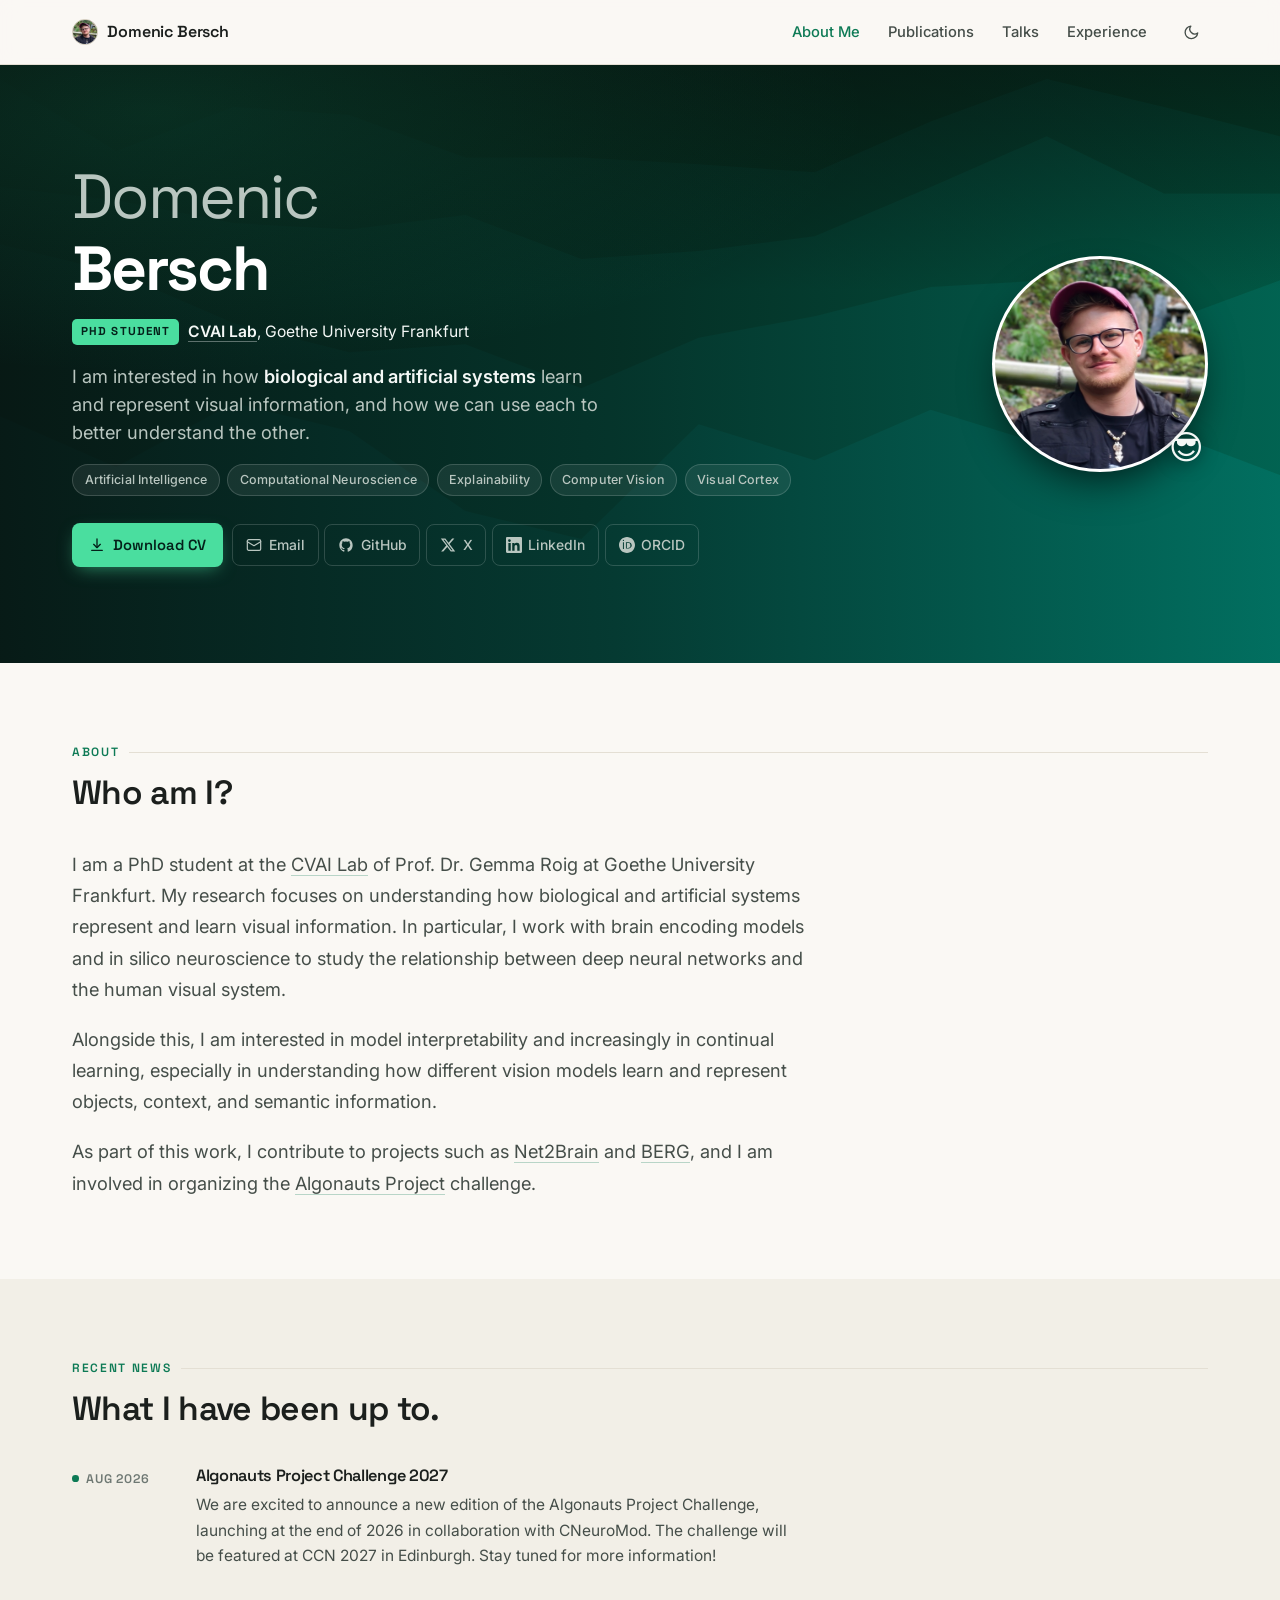
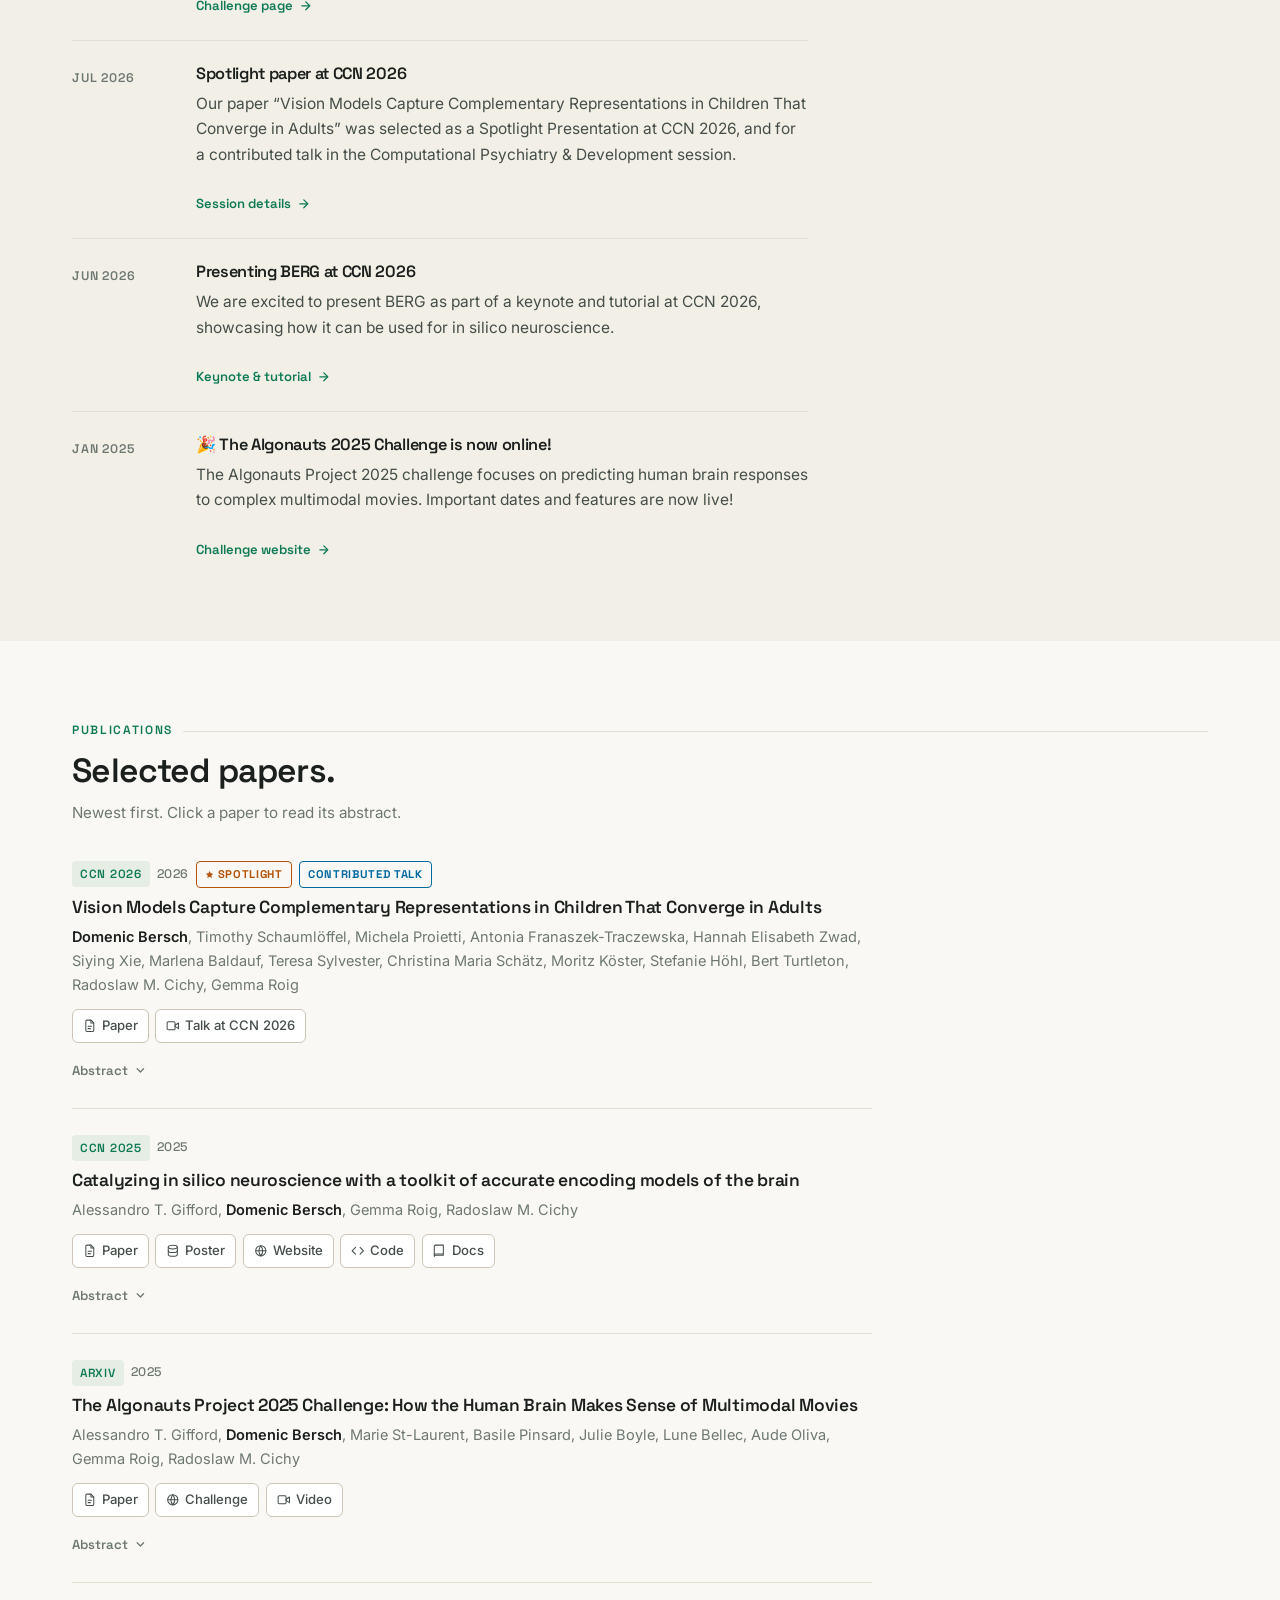
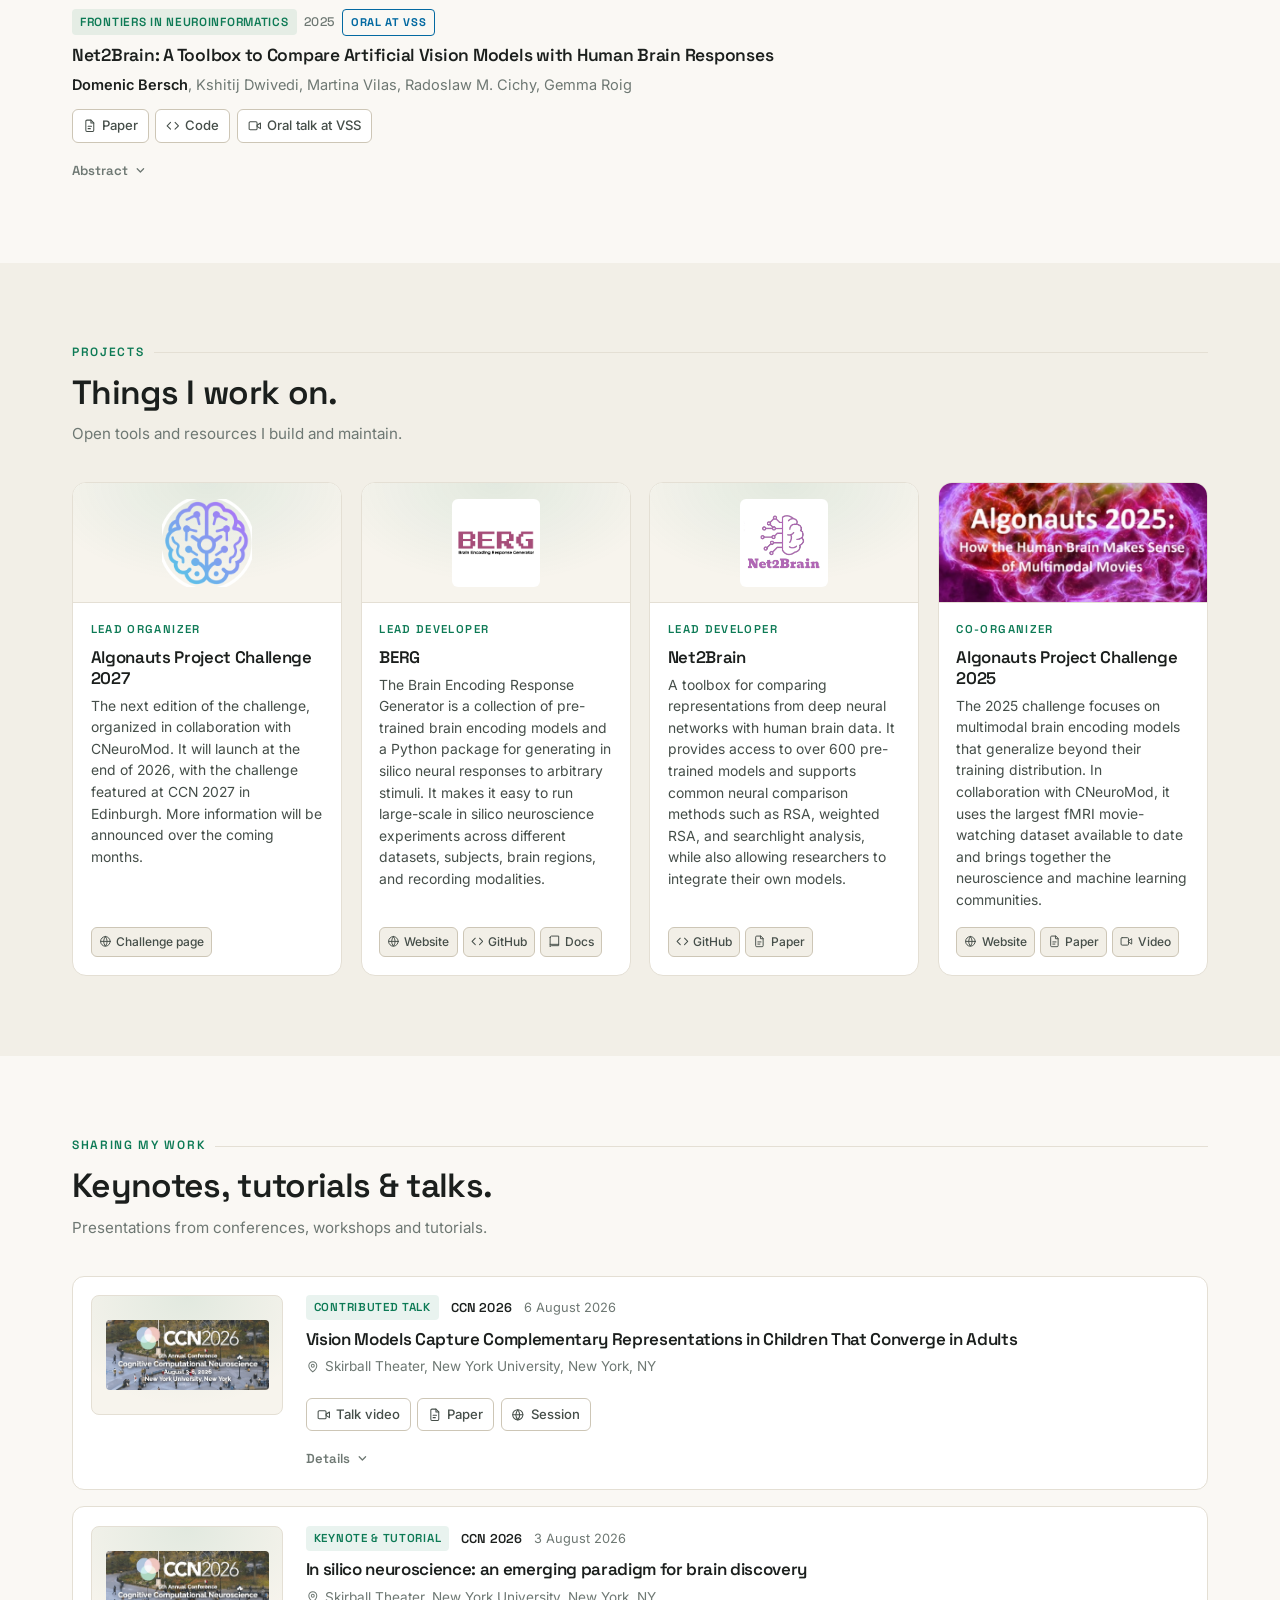
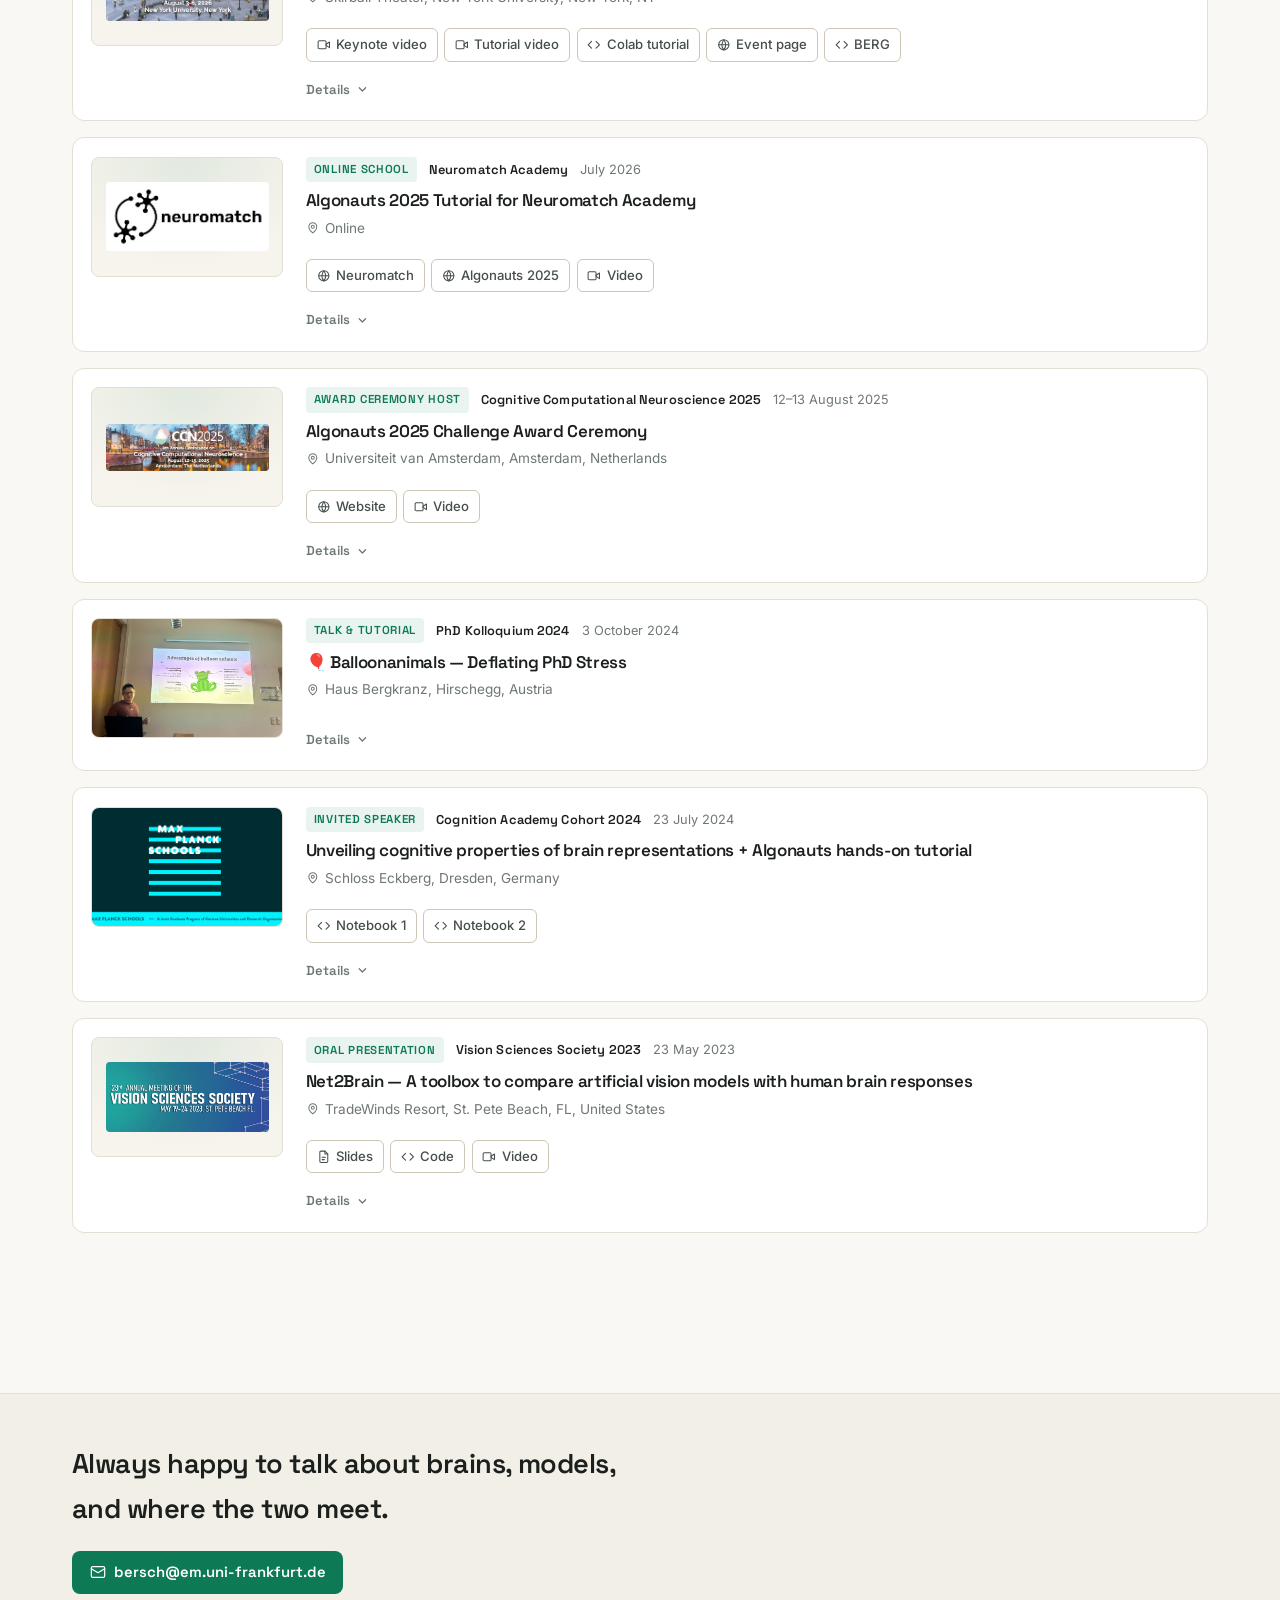
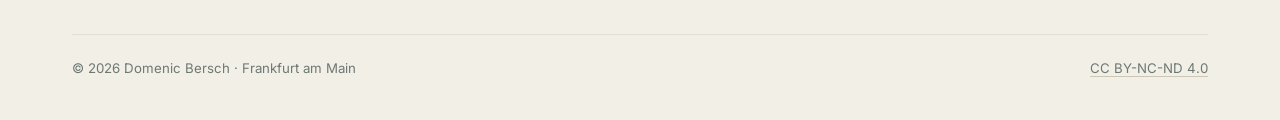
==== site/index.html @ 3c81cb3f "New Website" ====
<!DOCTYPE html>
<html lang="en">
<head>
<meta charset="utf-8">
<meta name="viewport" content="width=device-width, initial-scale=1">
<title>Domenic Bersch</title>
<meta name="description" content="Domenic Bersch is a PhD student at the CVAI Lab, Goethe University Frankfurt, studying how biological and artificial systems learn and represent visual information — brain encoding models, in silico neuroscience, model interpretability, and continual learning.">
<meta name="author" content="Domenic Bersch">
<link rel="canonical" href="https://toastydom.github.io/">
<link rel="icon" href="media/icon.png">

<!-- Open Graph / social previews -->
<meta property="og:type" content="profile">
<meta property="og:title" content="Domenic Bersch">
<meta property="og:description" content="PhD student interested in how biological and artificial systems learn and represent visual information, and how we can use each to better understand the other.">
<meta property="og:url" content="https://toastydom.github.io/">
<meta property="og:image" content="https://toastydom.github.io/media/avatar.png">

<link rel="preconnect" href="https://fonts.googleapis.com">
<link rel="preconnect" href="https://fonts.gstatic.com" crossorigin>
<link href="https://fonts.googleapis.com/css2?family=Inter:wght@400;500;600;700&family=Space+Grotesk:wght@400;500;600;700&display=swap" rel="stylesheet">
<link rel="stylesheet" href="css/site.css">
</head>

<body>
<a class="skip-link" href="#main">Skip to content</a>

<!-- =====================================================================
     ICON SPRITE
     Every icon used on the page lives here once. Reference one with:
       <svg class="..."><use href="#i-github"></use></svg>
     You should not need to touch this when adding content.
     ===================================================================== -->
<svg width="0" height="0" style="position:absolute" aria-hidden="true" focusable="false">
  <symbol id="i-mail" viewBox="0 0 24 24" fill="none" stroke="currentColor" stroke-width="1.8" stroke-linecap="round" stroke-linejoin="round"><rect x="2" y="4" width="20" height="16" rx="2"/><path d="m2 7 10 6 10-6"/></symbol>
  <symbol id="i-github" viewBox="0 0 24 24" fill="currentColor"><path d="M12 2C6.48 2 2 6.58 2 12.25c0 4.51 2.87 8.34 6.84 9.69.5.09.68-.22.68-.49l-.01-1.9c-2.78.62-3.37-1.21-3.37-1.21-.46-1.18-1.11-1.5-1.11-1.5-.91-.63.07-.62.07-.62 1 .07 1.53 1.06 1.53 1.06.89 1.56 2.34 1.11 2.91.85.09-.66.35-1.11.63-1.37-2.22-.26-4.56-1.14-4.56-5.07 0-1.12.39-2.03 1.03-2.75-.1-.26-.45-1.3.1-2.71 0 0 .84-.28 2.75 1.05a9.3 9.3 0 0 1 5 0c1.91-1.33 2.75-1.05 2.75-1.05.55 1.41.2 2.45.1 2.71.64.72 1.03 1.63 1.03 2.75 0 3.94-2.34 4.81-4.57 5.06.36.32.68.94.68 1.9l-.01 2.82c0 .27.18.59.69.49A10.03 10.03 0 0 0 22 12.25C22 6.58 17.52 2 12 2Z"/></symbol>
  <symbol id="i-x" viewBox="0 0 24 24" fill="currentColor"><path d="M18.244 2.25h3.308l-7.227 8.26 8.502 11.24H16.17l-5.214-6.817L4.99 21.75H1.68l7.73-8.835L1.254 2.25H8.08l4.713 6.231zm-1.161 17.52h1.833L7.084 4.126H5.117z"/></symbol>
  <symbol id="i-linkedin" viewBox="0 0 24 24" fill="currentColor"><path d="M20.45 20.45h-3.56v-5.57c0-1.33-.02-3.04-1.85-3.04-1.85 0-2.14 1.45-2.14 2.94v5.67H9.35V9h3.42v1.56h.05a3.75 3.75 0 0 1 3.37-1.85c3.6 0 4.27 2.37 4.27 5.46v6.28ZM5.34 7.43a2.07 2.07 0 1 1 0-4.13 2.07 2.07 0 0 1 0 4.13ZM7.12 20.45H3.55V9h3.57v11.45ZM22.22 0H1.77C.79 0 0 .77 0 1.72v20.56C0 23.23.79 24 1.77 24h20.45c.98 0 1.78-.77 1.78-1.72V1.72C24 .77 23.2 0 22.22 0Z"/></symbol>
  <symbol id="i-orcid" viewBox="0 0 24 24" fill="currentColor"><path d="M12 0C5.37 0 0 5.37 0 12s5.37 12 12 12 12-5.37 12-12S18.63 0 12 0ZM7.37 18.06H5.9V7.75h1.47v10.31ZM6.63 6.02a.9.9 0 1 1 0-1.8.9.9 0 0 1 0 1.8Zm11.98 8.16c-.26.62-.63 1.16-1.11 1.63-.49.47-1.06.83-1.72 1.08-.65.25-1.38.37-2.18.37h-3.2V7.75h3.42c.78 0 1.5.13 2.14.38.65.25 1.2.6 1.66 1.05.46.45.82.98 1.07 1.6.25.61.38 1.28.38 2 0 .7-.13 1.36-.38 1.98Zm-1.71-3.3a3.1 3.1 0 0 0-.72-1.09 3.2 3.2 0 0 0-1.13-.7 4.2 4.2 0 0 0-1.48-.24h-1.83v7.63h1.88c.55 0 1.04-.08 1.47-.24.43-.16.79-.39 1.09-.68.29-.29.52-.65.67-1.07.16-.42.24-.89.24-1.41 0-.83-.06-1.28-.19-1.6l.01-.6Z"/></symbol>
  <symbol id="i-download" viewBox="0 0 24 24" fill="none" stroke="currentColor" stroke-width="2" stroke-linecap="round" stroke-linejoin="round"><path d="M12 3v12"/><path d="m7 11 5 5 5-5"/><path d="M4 20h16"/></symbol>
  <symbol id="i-paper" viewBox="0 0 24 24" fill="none" stroke="currentColor" stroke-width="1.8" stroke-linecap="round" stroke-linejoin="round"><path d="M14 2H7a2 2 0 0 0-2 2v16a2 2 0 0 0 2 2h10a2 2 0 0 0 2-2V7Z"/><path d="M14 2v5h5"/><path d="M9 13h6M9 17h4"/></symbol>
  <symbol id="i-globe" viewBox="0 0 24 24" fill="none" stroke="currentColor" stroke-width="1.8" stroke-linecap="round" stroke-linejoin="round"><circle cx="12" cy="12" r="9"/><path d="M3 12h18"/><path d="M12 3a15 15 0 0 1 0 18 15 15 0 0 1 0-18Z"/></symbol>
  <symbol id="i-code" viewBox="0 0 24 24" fill="none" stroke="currentColor" stroke-width="1.9" stroke-linecap="round" stroke-linejoin="round"><path d="m8 6-6 6 6 6"/><path d="m16 6 6 6-6 6"/></symbol>
  <symbol id="i-video" viewBox="0 0 24 24" fill="none" stroke="currentColor" stroke-width="1.8" stroke-linecap="round" stroke-linejoin="round"><rect x="2" y="5" width="14" height="14" rx="2"/><path d="m16 11 6-4v10l-6-4Z"/></symbol>
  <symbol id="i-book" viewBox="0 0 24 24" fill="none" stroke="currentColor" stroke-width="1.8" stroke-linecap="round" stroke-linejoin="round"><path d="M4 4.5A2.5 2.5 0 0 1 6.5 2H20v18H6.5A2.5 2.5 0 0 0 4 22V4.5Z"/><path d="M4 17.5h16"/></symbol>
  <symbol id="i-data" viewBox="0 0 24 24" fill="none" stroke="currentColor" stroke-width="1.8" stroke-linecap="round" stroke-linejoin="round"><ellipse cx="12" cy="5.5" rx="8" ry="3.2"/><path d="M4 5.5v13c0 1.77 3.58 3.2 8 3.2s8-1.43 8-3.2v-13"/><path d="M4 12c0 1.77 3.58 3.2 8 3.2s8-1.43 8-3.2"/></symbol>
  <symbol id="i-pin" viewBox="0 0 24 24" fill="none" stroke="currentColor" stroke-width="1.8" stroke-linecap="round" stroke-linejoin="round"><path d="M12 21s7-5.5 7-11a7 7 0 1 0-14 0c0 5.5 7 11 7 11Z"/><circle cx="12" cy="10" r="2.6"/></symbol>
  <symbol id="i-arrow" viewBox="0 0 24 24" fill="none" stroke="currentColor" stroke-width="2.2" stroke-linecap="round" stroke-linejoin="round"><path d="M5 12h13"/><path d="m12 5 7 7-7 7"/></symbol>
  <symbol id="i-star" viewBox="0 0 24 24" fill="currentColor"><path d="m12 2.6 2.94 5.96 6.58.96-4.76 4.64 1.12 6.55L12 17.62l-5.88 3.09 1.12-6.55L2.48 9.52l6.58-.96z"/></symbol>
  <symbol id="i-chevron" viewBox="0 0 24 24" fill="none" stroke="currentColor" stroke-width="2.4" stroke-linecap="round" stroke-linejoin="round"><path d="m6 9 6 6 6-6"/></symbol>
  <symbol id="i-sun" viewBox="0 0 24 24" fill="none" stroke="currentColor" stroke-width="1.9" stroke-linecap="round" stroke-linejoin="round"><circle cx="12" cy="12" r="4.2"/><path d="M12 2v2M12 20v2M4.9 4.9l1.4 1.4M17.7 17.7l1.4 1.4M2 12h2M20 12h2M4.9 19.1l1.4-1.4M17.7 6.3l1.4-1.4"/></symbol>
  <symbol id="i-moon" viewBox="0 0 24 24" fill="none" stroke="currentColor" stroke-width="1.9" stroke-linecap="round" stroke-linejoin="round"><path d="M21 12.8A9 9 0 1 1 11.2 3a7 7 0 0 0 9.8 9.8Z"/></symbol>
</svg>

<!-- Theme toggle state. Must stay inside <body> for the CSS :has() rules. -->
<input type="checkbox" id="theme-switch" class="theme-input">

<!-- =====================================================================
     HEADER
     To add a nav item, copy one <a> line below.
     ===================================================================== -->
<header class="site-header">
  <div class="wrap">
    <a class="brand" href="index.html">
      <img class="brand-dot" src="media/avatar.png" alt="" width="26" height="26">
      <span>Domenic&nbsp;Bersch</span>
    </a>

    <nav class="nav" aria-label="Main">
      <a class="is-active" href="#about">About Me</a>
      <a href="#publications">Publications</a>
      <a href="#talks">Talks</a>
      <a href="experience.html">Experience</a>
    </nav>

    <label class="theme-toggle" for="theme-switch" title="Switch appearance">
      <span class="visually-hidden">Switch between light and dark appearance</span>
      <svg class="icon-moon" aria-hidden="true"><use href="#i-moon"></use></svg>
      <svg class="icon-sun" aria-hidden="true"><use href="#i-sun"></use></svg>
    </label>
  </div>
</header>

<main id="main">

<!-- =====================================================================
     HERO
     ===================================================================== -->
<section class="hero">
  <div class="wrap">
    <div>
      <h1 class="hero-name">
        <span class="given">Domenic</span>
        <span class="family">Bersch</span>
      </h1>

      <p class="hero-role">
        <span class="hero-role-badge">PhD Student</span>
        <span>
          <a href="http://www.cvai.cs.uni-frankfurt.de/" target="_blank" rel="noopener">CVAI Lab</a>,
          Goethe University Frankfurt
        </span>
      </p>

      <p class="hero-tag">
        I am interested in how <strong>biological and artificial systems</strong> learn and
        represent visual information, and how we can use each to better understand the other.
      </p>

      <!-- Research interests. Add or remove <li> items freely. -->
      <ul class="hero-interests">
        <li>Artificial Intelligence</li>
        <li>Computational Neuroscience</li>
        <li>Explainability</li>
        <li>Computer Vision</li>
        <li>Visual Cortex</li>
      </ul>

      <div class="hero-actions">
        <a class="btn-cv" href="uploads/resume.pdf">
          <svg aria-hidden="true"><use href="#i-download"></use></svg>
          Download CV
        </a>

        <div class="hero-links">
          <a href="mailto:bersch@em.uni-frankfurt.de">
            <svg aria-hidden="true"><use href="#i-mail"></use></svg> Email
          </a>
          <a href="https://github.com/ToastyDom" target="_blank" rel="noopener">
            <svg aria-hidden="true"><use href="#i-github"></use></svg> GitHub
          </a>
          <a href="https://x.com/ToastyDomAI" target="_blank" rel="noopener">
            <svg aria-hidden="true"><use href="#i-x"></use></svg> X
          </a>
          <a href="https://linkedin.com/in/domenic-bersch" target="_blank" rel="noopener">
            <svg aria-hidden="true"><use href="#i-linkedin"></use></svg> LinkedIn
          </a>
          <a href="https://orcid.org/0009-0009-6235-7738" target="_blank" rel="noopener">
            <svg aria-hidden="true"><use href="#i-orcid"></use></svg> ORCID
          </a>
          <!-- No Google Scholar profile URL was in the old site. When you have
               one, uncomment and fill in:
          <a href="https://scholar.google.com/citations?user=XXXX" target="_blank" rel="noopener">
            <svg aria-hidden="true"><use href="#i-book"></use></svg> Scholar
          </a>
          -->
        </div>
      </div>
    </div>

    <div class="hero-portrait">
      <img src="media/avatar.png" alt="Portrait of Domenic Bersch" width="216" height="216">
      <span class="hero-emoji" aria-hidden="true">😎</span>
    </div>

  </div>
</section>


<!-- =====================================================================
     ABOUT
     ===================================================================== -->
<section class="section" id="about">
  <div class="wrap">
    <div class="section-head">
      <p class="eyebrow">About</p>
      <h2 class="section-title">Who am I?</h2>
    </div>

    <div class="about-grid">
      <div class="about-body">
        <p>
          I am a PhD student at the
          <a href="https://www.cvai.cs.uni-frankfurt.de/team.html" target="_blank" rel="noopener">CVAI Lab</a>
          of Prof. Dr. Gemma Roig at Goethe University Frankfurt. My research focuses on
          understanding how biological and artificial systems represent and learn visual
          information. In particular, I work with brain encoding models and in silico
          neuroscience to study the relationship between deep neural networks and the human
          visual system.
        </p>
        <p>
          Alongside this, I am interested in model interpretability and increasingly in
          continual learning, especially in understanding how different vision models learn
          and represent objects, context, and semantic information.
        </p>
        <p>
          As part of this work, I contribute to projects such as
          <a href="#projects">Net2Brain</a> and <a href="#projects">BERG</a>, and I am involved
          in organizing the <a href="#projects">Algonauts Project</a> challenge.
        </p>
      </div>
    </div>
  </div>
</section>


<!-- =====================================================================
     NEWS
     TO ADD AN ITEM: copy one <article class="news-item"> block to the top of
     the list, then move "is-latest" onto it (that class draws the emerald dot,
     so only the newest item should carry it).

       <div class="news-date">    short date, e.g. Aug 2026
       <h3 class="news-title">    the headline
       <p>                        one or two sentences
       <a class="news-link">      optional "read more" link

     Once the list gets long, wrap the older items in:
       <details class="news-more">
         <summary>
           <span class="label-more">Show earlier news</span>
           <span class="label-less">Show fewer</span>
           <svg class="chev"><use href="#i-chevron"></use></svg>
         </summary>
         ... older <article class="news-item"> blocks ...
       </details>
     ===================================================================== -->
<section class="section section--band" id="news">
  <div class="wrap">
    <div class="section-head">
      <p class="eyebrow">Recent News</p>
      <h2 class="section-title">What I have been up to.</h2>
    </div>

    <div class="news-list">

      <article class="news-item is-latest">
        <div class="news-date">Aug 2026</div>
        <div class="news-body">
          <h3 class="news-title">Algonauts Project Challenge 2027</h3>
          <p>
            We are excited to announce a new edition of the Algonauts Project Challenge,
            launching at the end of 2026 in collaboration with CNeuroMod. The challenge will be
            featured at CCN 2027 in Edinburgh. Stay tuned for more information!
          </p>
          <a class="news-link" href="https://algonautsproject.com/2027/index.html" target="_blank" rel="noopener">
            Challenge page <svg aria-hidden="true"><use href="#i-arrow"></use></svg>
          </a>
        </div>
      </article>

      <article class="news-item">
        <div class="news-date">Jul 2026</div>
        <div class="news-body">
          <h3 class="news-title">Spotlight paper at CCN 2026</h3>
          <p>
            Our paper “Vision Models Capture Complementary Representations in Children That
            Converge in Adults” was selected as a Spotlight Presentation at CCN 2026, and for a
            contributed talk in the Computational Psychiatry &amp; Development session.
          </p>
          <a class="news-link" href="https://2026.ccneuro.org/contributed-talk/?id=101" target="_blank" rel="noopener">
            Session details <svg aria-hidden="true"><use href="#i-arrow"></use></svg>
          </a>
        </div>
      </article>

      <article class="news-item">
        <div class="news-date">Jun 2026</div>
        <div class="news-body">
          <h3 class="news-title">Presenting BERG at CCN 2026</h3>
          <p>
            We are excited to present BERG as part of a keynote and tutorial at CCN 2026,
            showcasing how it can be used for in silico neuroscience.
          </p>
          <a class="news-link" href="https://2026.ccneuro.org/k-and-t-in-silico/" target="_blank" rel="noopener">
            Keynote &amp; tutorial <svg aria-hidden="true"><use href="#i-arrow"></use></svg>
          </a>
        </div>
      </article>

      <article class="news-item">
        <div class="news-date">Jan 2025</div>
        <div class="news-body">
          <h3 class="news-title">🎉 The Algonauts 2025 Challenge is now online!</h3>
          <p>
            The Algonauts Project 2025 challenge focuses on predicting human brain responses to
            complex multimodal movies. Important dates and features are now live!
          </p>
          <a class="news-link" href="https://algonautsproject.com/2025/index.html" target="_blank" rel="noopener">
            Challenge website <svg aria-hidden="true"><use href="#i-arrow"></use></svg>
          </a>
        </div>
      </article>

    </div>
  </div>
</section>


<!-- =====================================================================
     PUBLICATIONS
     TO ADD A PAPER: copy the whole <article class="pub"> block below and
     edit the fields. Everything is optional except the title.

       <span class="venue">      venue chip, e.g. CCN 2025 / arXiv
       <span class="year">       year
       <span class="badge ...">  optional. Classes available:
                                   badge-highlight  (amber)
                                   badge-award      (purple)
                                   badge-oral       (blue)
                                   badge-new        (emerald)
                                 e.g. <span class="badge badge-award">Best Paper Candidate</span>
       <span class="me">         wrap your own name to bold it
       .pill-row                 one <a class="pill"> per link; icons available:
                                   #i-paper #i-code #i-globe #i-video #i-data #i-book
       .disclose                 the expandable abstract
     ===================================================================== -->
<section class="section" id="publications">
  <div class="wrap">
    <div class="section-head">
      <p class="eyebrow">Publications</p>
      <h2 class="section-title">Selected papers.</h2>
      <p class="section-note">Newest first. Click a paper to read its abstract.</p>
    </div>

    <div class="pub-list">

      <!-- ---------------------------------------------------------------- -->
      <article class="pub">
        <div class="pub-meta">
          <span class="venue">CCN 2026</span>
          <span class="year">2026</span>
          <span class="badge badge-highlight"><svg aria-hidden="true"><use href="#i-star"></use></svg>Spotlight</span>
          <span class="badge badge-oral">Contributed Talk</span>
        </div>

        <h3 class="pub-title">
          <a href="https://openreview.net/pdf?id=m1dF6mmYSn" target="_blank" rel="noopener">Vision Models Capture Complementary Representations in Children That Converge in Adults</a>
        </h3>

        <p class="pub-authors">
          <span class="me">Domenic Bersch</span>, Timothy Schaumlöffel, Michela Proietti,
          Antonia Franaszek-Traczewska, Hannah Elisabeth Zwad, Siying Xie, Marlena Baldauf,
          Teresa Sylvester, Christina Maria Schätz, Moritz Köster, Stefanie Höhl,
          Bert Turtleton, Radoslaw M. Cichy, Gemma Roig
        </p>

        <div class="pill-row">
          <a class="pill" href="https://openreview.net/pdf?id=m1dF6mmYSn" target="_blank" rel="noopener">
            <svg aria-hidden="true"><use href="#i-paper"></use></svg> Paper
          </a>
          <a class="pill" href="https://youtu.be/UjLXNtJN6bg?list=PLNWftEg2R4s7X_rPE8bthcaxtsCfWepsJ&amp;t=2419" target="_blank" rel="noopener">
            <svg aria-hidden="true"><use href="#i-video"></use></svg> Talk at CCN 2026
          </a>
        </div>

        <details class="disclose">
          <summary>Abstract <svg class="chev" aria-hidden="true"><use href="#i-chevron"></use></svg></summary>
          <div class="disclose-body">
            How the relationship between image-text aligned and vision-only models changes across
            development remains unknown. To address this, we applied time-resolved representational
            similarity analysis to EEG data from 8-year-olds, 12-year-olds, and adults. Commonality
            analysis showed complementary structure for image-text aligned versus vision-only models
            at 8 years, near-zero shared variance at 12 years, and greater overlap in adults, while
            both retained unique variance at all ages. This pattern generalized across model
            pairings, whereas vision-only model pairs showed overlapping variance at every age,
            suggesting a double dissociation. Within-category structure appeared complementary even
            in adults, suggesting that image-text aligned training may capture fine-grained structure
            not recovered by vision-only training. Together, these findings suggest that image-text
            aligned and vision-only models capture distinct aspects of visual representations that
            become more aligned in adulthood, and that vision-only models alone may miss structure
            relevant for developmental model-brain alignment.
          </div>
        </details>
      </article>

      <!-- ---------------------------------------------------------------- -->
      <article class="pub">
        <div class="pub-meta">
          <span class="venue">CCN 2025</span>
          <span class="year">2025</span>
        </div>

        <h3 class="pub-title">
          <a href="https://2025.ccneuro.org/abstract_pdf/Gifford_2025_Catalyzing_silico_neuroscience_toolkit_accurate_encoding.pdf" target="_blank" rel="noopener">Catalyzing in silico neuroscience with a toolkit of accurate encoding models of the brain</a>
        </h3>

        <p class="pub-authors">
          Alessandro T. Gifford, <span class="me">Domenic Bersch</span>, Gemma Roig, Radoslaw M. Cichy
        </p>

        <div class="pill-row">
          <a class="pill" href="https://2025.ccneuro.org/abstract_pdf/Gifford_2025_Catalyzing_silico_neuroscience_toolkit_accurate_encoding.pdf" target="_blank" rel="noopener">
            <svg aria-hidden="true"><use href="#i-paper"></use></svg> Paper
          </a>
          <a class="pill" href="https://2025.ccneuro.org/poster/?id=dIxr3CPuPR" target="_blank" rel="noopener">
            <svg aria-hidden="true"><use href="#i-data"></use></svg> Poster
          </a>
          <a class="pill" href="https://gifale95.github.io/BERG/" target="_blank" rel="noopener">
            <svg aria-hidden="true"><use href="#i-globe"></use></svg> Website
          </a>
          <a class="pill" href="https://github.com/gifale95/BERG" target="_blank" rel="noopener">
            <svg aria-hidden="true"><use href="#i-code"></use></svg> Code
          </a>
          <a class="pill" href="https://brain-encoding-response-generator.readthedocs.io/en/latest/index.html" target="_blank" rel="noopener">
            <svg aria-hidden="true"><use href="#i-book"></use></svg> Docs
          </a>
        </div>

        <details class="disclose">
          <summary>Abstract <svg class="chev" aria-hidden="true"><use href="#i-chevron"></use></svg></summary>
          <div class="disclose-body">
            In silico neural responses generated from encoding models increasingly resemble in vivo
            responses recorded from real brains, enabling the novel research paradigm of in silico
            neuroscience. In silico neuroscience scales beyond what is possible with in vivo data,
            allowing to explore and test scientific hypotheses across vastly larger solution spaces.
            To catalyze this emerging research paradigm, here we introduce the Brain Encoding Response
            Generator (BERG), a resource consisting of multiple pre-trained encoding models of the
            brain and a Python package to generate accurate in silico neural responses to massive
            amounts of arbitrary stimuli with a few lines of code. We show that BERG's encoding models
            accurately predict neural responses to visual stimuli, and that these in silico responses
            reproduce key neural signatures of visual processing in the brain. Together, this opens the
            doors to using in silico neural responses for scientific discovery, which we envision will
            lead to a more efficient and reproducible science.
          </div>
        </details>
      </article>

      <!-- ---------------------------------------------------------------- -->
      <article class="pub">
        <div class="pub-meta">
          <span class="venue">arXiv</span>
          <span class="year">2025</span>
        </div>

        <h3 class="pub-title">
          <a href="https://arxiv.org/abs/2501.00504" target="_blank" rel="noopener">The Algonauts Project 2025 Challenge: How the Human Brain Makes Sense of Multimodal Movies</a>
        </h3>

        <p class="pub-authors">
          Alessandro T. Gifford, <span class="me">Domenic Bersch</span>, Marie St-Laurent,
          Basile Pinsard, Julie Boyle, Lune Bellec, Aude Oliva, Gemma Roig, Radoslaw M. Cichy
        </p>

        <div class="pill-row">
          <a class="pill" href="https://doi.org/10.48550/arXiv.2501.00504" target="_blank" rel="noopener">
            <svg aria-hidden="true"><use href="#i-paper"></use></svg> Paper
          </a>
          <a class="pill" href="https://algonautsproject.com/2025/index.html" target="_blank" rel="noopener">
            <svg aria-hidden="true"><use href="#i-globe"></use></svg> Challenge
          </a>
          <a class="pill" href="https://www.youtube.com/watch?v=KvLDpsIO2eg" target="_blank" rel="noopener">
            <svg aria-hidden="true"><use href="#i-video"></use></svg> Video
          </a>
        </div>

        <details class="disclose">
          <summary>Abstract <svg class="chev" aria-hidden="true"><use href="#i-chevron"></use></svg></summary>
          <div class="disclose-body">
            There is growing symbiosis between artificial and biological intelligence sciences: neural
            principles inspire new intelligent machines, which are in turn used to advance our
            theoretical understanding of the brain. To promote further collaboration between biological
            and artificial intelligence researchers, we introduce the 2025 edition of the Algonauts
            Project challenge: How the Human Brain Makes Sense of Multimodal Movies. In collaboration
            with the Courtois Project on Neuronal Modelling (CNeuroMod), this edition aims to bring
            forth a new generation of brain encoding models that are multimodal and that generalize
            well beyond their training distribution, by training them on the largest dataset of fMRI
            responses to movie watching available to date.
          </div>
        </details>
      </article>

      <!-- ---------------------------------------------------------------- -->
      <article class="pub">
        <div class="pub-meta">
          <span class="venue">Frontiers in Neuroinformatics</span>
          <span class="year">2025</span>
          <span class="badge badge-oral">Oral at VSS</span>
        </div>

        <h3 class="pub-title">
          <a href="https://www.frontiersin.org/journals/neuroinformatics/articles/10.3389/fninf.2025.1515873/abstract" target="_blank" rel="noopener">Net2Brain: A Toolbox to Compare Artificial Vision Models with Human Brain Responses</a>
        </h3>

        <p class="pub-authors">
          <span class="me">Domenic Bersch</span>, Kshitij Dwivedi, Martina Vilas,
          Radoslaw M. Cichy, Gemma Roig
        </p>

        <div class="pill-row">
          <a class="pill" href="https://www.frontiersin.org/journals/neuroinformatics/articles/10.3389/fninf.2025.1515873/abstract" target="_blank" rel="noopener">
            <svg aria-hidden="true"><use href="#i-paper"></use></svg> Paper
          </a>
          <a class="pill" href="https://github.com/cvai-roig-lab/Net2Brain" target="_blank" rel="noopener">
            <svg aria-hidden="true"><use href="#i-code"></use></svg> Code
          </a>
          <a class="pill" href="https://www.youtube.com/watch?v=YP3pZvZLjzE" target="_blank" rel="noopener">
            <svg aria-hidden="true"><use href="#i-video"></use></svg> Oral talk at VSS
          </a>
        </div>

        <details class="disclose">
          <summary>Abstract <svg class="chev" aria-hidden="true"><use href="#i-chevron"></use></svg></summary>
          <div class="disclose-body">
            We introduce Net2Brain, a graphical and command-line user interface toolbox for comparing
            the representational spaces of artificial deep neural networks (DNNs) and human brain
            recordings. Net2Brain supports activations from over 600 DNNs trained on diverse
            vision-related tasks (e.g., semantic segmentation, depth estimation, action recognition),
            for both image and video datasets. It computes representational dissimilarity matrices
            (RDMs) from activations and compares them to brain recordings using representational
            similarity analysis (RSA), weighted RSA, and searchlight search. The toolbox also allows
            integration of new stimuli and brain recording datasets. An example demonstrates its
            utility for testing cognitive computational neuroscience hypotheses.
          </div>
        </details>
      </article>

    </div>
  </div>
</section>


<!-- =====================================================================
     PROJECTS
     TO ADD A PROJECT: copy one <article class="project"> block.
     The image is `contain`-fitted on a tinted plate, so logos, icons and
     screenshots all sit correctly without being cropped.
     ===================================================================== -->
<section class="section section--band" id="projects">
  <div class="wrap">
    <div class="section-head">
      <p class="eyebrow">Projects</p>
      <h2 class="section-title">Things I work on.</h2>
      <p class="section-note">Open tools and resources I build and maintain.</p>
    </div>

    <div class="project-grid">

      <article class="project">
        <div class="project-figure">
          <img src="media/proj-algonauts-2027.png" alt="The Algonauts Project" loading="lazy">
        </div>
        <div class="project-body">
          <p class="project-role">Lead Organizer</p>
          <h3 class="project-title">Algonauts Project Challenge 2027</h3>
          <p class="project-desc">
            The next edition of the challenge, organized in collaboration with CNeuroMod. It will
            launch at the end of 2026, with the challenge featured at CCN 2027 in Edinburgh. More
            information will be announced over the coming months.
          </p>
          <div class="pill-row">
            <a class="pill" href="https://algonautsproject.com/2027/index.html" target="_blank" rel="noopener">
              <svg aria-hidden="true"><use href="#i-globe"></use></svg> Challenge page
            </a>
          </div>
        </div>
      </article>

      <article class="project">
        <div class="project-figure">
          <img src="media/proj-berg.png" alt="BERG" loading="lazy">
        </div>
        <div class="project-body">
          <p class="project-role">Lead Developer</p>
          <h3 class="project-title">BERG</h3>
          <p class="project-desc">
            The Brain Encoding Response Generator is a collection of pre-trained brain encoding
            models and a Python package for generating in silico neural responses to arbitrary
            stimuli. It makes it easy to run large-scale in silico neuroscience experiments across
            different datasets, subjects, brain regions, and recording modalities.
          </p>
          <div class="pill-row">
            <a class="pill" href="https://gifale95.github.io/BERG/" target="_blank" rel="noopener">
              <svg aria-hidden="true"><use href="#i-globe"></use></svg> Website
            </a>
            <a class="pill" href="https://github.com/gifale95/BERG" target="_blank" rel="noopener">
              <svg aria-hidden="true"><use href="#i-code"></use></svg> GitHub
            </a>
            <a class="pill" href="https://brain-encoding-response-generator.readthedocs.io/en/latest/index.html" target="_blank" rel="noopener">
              <svg aria-hidden="true"><use href="#i-book"></use></svg> Docs
            </a>
          </div>
        </div>
      </article>

      <article class="project">
        <div class="project-figure">
          <img src="media/proj-net2brain.png" alt="Net2Brain" loading="lazy">
        </div>
        <div class="project-body">
          <p class="project-role">Lead Developer</p>
          <h3 class="project-title">Net2Brain</h3>
          <p class="project-desc">
            A toolbox for comparing representations from deep neural networks with human brain
            data. It provides access to over 600 pre-trained models and supports common neural
            comparison methods such as RSA, weighted RSA, and searchlight analysis, while also
            allowing researchers to integrate their own models.
          </p>
          <div class="pill-row">
            <a class="pill" href="https://github.com/cvai-roig-lab/Net2Brain" target="_blank" rel="noopener">
              <svg aria-hidden="true"><use href="#i-code"></use></svg> GitHub
            </a>
            <a class="pill" href="https://www.frontiersin.org/journals/neuroinformatics/articles/10.3389/fninf.2025.1515873/abstract" target="_blank" rel="noopener">
              <svg aria-hidden="true"><use href="#i-paper"></use></svg> Paper
            </a>
          </div>
        </div>
      </article>

      <article class="project">
        <div class="project-figure is-photo">
          <img src="media/proj-algonauts-2025.jpg" alt="The Algonauts Project Challenge 2025" loading="lazy">
        </div>
        <div class="project-body">
          <p class="project-role">Co-Organizer</p>
          <h3 class="project-title">Algonauts Project Challenge 2025</h3>
          <p class="project-desc">
            The 2025 challenge focuses on multimodal brain encoding models that generalize beyond
            their training distribution. In collaboration with CNeuroMod, it uses the largest fMRI
            movie-watching dataset available to date and brings together the neuroscience and
            machine learning communities.
          </p>
          <div class="pill-row">
            <a class="pill" href="https://algonautsproject.com/2025/index.html" target="_blank" rel="noopener">
              <svg aria-hidden="true"><use href="#i-globe"></use></svg> Website
            </a>
            <a class="pill" href="https://arxiv.org/abs/2501.00504" target="_blank" rel="noopener">
              <svg aria-hidden="true"><use href="#i-paper"></use></svg> Paper
            </a>
            <a class="pill" href="https://www.youtube.com/watch?v=KvLDpsIO2eg" target="_blank" rel="noopener">
              <svg aria-hidden="true"><use href="#i-video"></use></svg> Video
            </a>
          </div>
        </div>
      </article>

    </div>
  </div>
</section>

<!-- =====================================================================
     TALKS
     TO ADD A TALK: copy one <article class="talk"> block to the top.

     The meta row reads:  [type chip] [event] · [date]
       <span class="talk-type">     the kind of talk — Keynote, Invited Speaker,
                                    Oral Presentation, Poster, Online School …
                                    Optional; leave it out and the row still works.
       <span class="talk-event">    the conference or venue
     For an upcoming talk, add this after the date:
       <span class="talk-upcoming">Upcoming</span>
     ===================================================================== -->
<section class="section" id="talks">
  <div class="wrap">
    <div class="section-head">
      <p class="eyebrow">Sharing my work</p>
      <h2 class="section-title">Keynotes, tutorials & talks.</h2>
      <p class="section-note">Presentations from conferences, workshops and tutorials.</p>
    </div>

    <div class="talk-list">

      <article class="talk">
        <div class="talk-figure">
          <img src="media/talk-ccn2026.jpg" alt="" loading="lazy">
        </div>
        <div class="talk-body">
          <div class="talk-meta">
            <span class="talk-type">Contributed Talk</span>
            <span class="talk-event">CCN 2026</span>
            <span>6 August 2026</span>
          </div>
          <h3 class="talk-title">Vision Models Capture Complementary Representations in Children That Converge in Adults</h3>
          <p class="talk-where">
            <svg aria-hidden="true"><use href="#i-pin"></use></svg>
            Skirball Theater, New York University, New York, NY
          </p>

          <div class="pill-row">
            <a class="pill" href="https://youtu.be/UjLXNtJN6bg?list=PLNWftEg2R4s7X_rPE8bthcaxtsCfWepsJ&amp;t=2419" target="_blank" rel="noopener">
              <svg aria-hidden="true"><use href="#i-video"></use></svg> Talk video
            </a>
            <a class="pill" href="https://openreview.net/pdf?id=m1dF6mmYSn" target="_blank" rel="noopener">
              <svg aria-hidden="true"><use href="#i-paper"></use></svg> Paper
            </a>
            <a class="pill" href="https://2026.ccneuro.org/contributed-talk/?id=101" target="_blank" rel="noopener">
              <svg aria-hidden="true"><use href="#i-globe"></use></svg> Session
            </a>
          </div>

          <details class="disclose">
            <summary>Details <svg class="chev" aria-hidden="true"><use href="#i-chevron"></use></svg></summary>
            <div class="disclose-body">
              Selected as a Spotlight Presentation and presented in the Computational Psychiatry
              &amp; Development contributed talk session. Using time-resolved RSA with EEG from
              8-year-olds, 12-year-olds, and adults, we found that image-text aligned and
              vision-only models capture complementary aspects of visual representations during
              childhood, with their relationship becoming more similar in adults. In particular,
              image-text aligned models showed a stronger advantage in children than in adults.

              <figure class="disclose-figure disclose-figure--portrait">
                <img src="media/Contr_Talk_1.jpeg" alt="Domenic Bersch presenting the paper at CCN 2026, Skirball Theater" loading="lazy">
                <figcaption>Presenting at CCN 2026, Skirball Theater, New York University.</figcaption>
              </figure>
            </div>
          </details>
        </div>
      </article>

      <article class="talk">
        <div class="talk-figure">
          <img src="media/talk-ccn2026.jpg" alt="" loading="lazy">
        </div>
        <div class="talk-body">
          <div class="talk-meta">
            <span class="talk-type">Keynote &amp; Tutorial</span>
            <span class="talk-event">CCN 2026</span>
            <span>3 August 2026</span>
          </div>
          <h3 class="talk-title">In silico neuroscience: an emerging paradigm for brain discovery</h3>
          <p class="talk-where">
            <svg aria-hidden="true"><use href="#i-pin"></use></svg>
            Skirball Theater, New York University, New York, NY
          </p>

          <div class="pill-row">
            <a class="pill" href="https://youtu.be/LR1RigGJoXE?list=PLNWftEg2R4s7X_rPE8bthcaxtsCfWepsJ&amp;t=2384" target="_blank" rel="noopener">
              <svg aria-hidden="true"><use href="#i-video"></use></svg> Keynote video
            </a>
            <a class="pill" href="https://youtu.be/OzS4UI-FAcY?list=PLNWftEg2R4s7X_rPE8bthcaxtsCfWepsJ&amp;t=1" target="_blank" rel="noopener">
              <svg aria-hidden="true"><use href="#i-video"></use></svg> Tutorial video
            </a>
            <a class="pill" href="https://colab.research.google.com/drive/1kXOzb5ivPNIk5izlqkHyCLaMz-0FqfSH?usp=sharing" target="_blank" rel="noopener">
              <svg aria-hidden="true"><use href="#i-code"></use></svg> Colab tutorial
            </a>
            <a class="pill" href="https://2026.ccneuro.org/k-and-t-in-silico/" target="_blank" rel="noopener">
              <svg aria-hidden="true"><use href="#i-globe"></use></svg> Event page
            </a>
            <a class="pill" href="https://github.com/gifale95/BERG" target="_blank" rel="noopener">
              <svg aria-hidden="true"><use href="#i-code"></use></svg> BERG
            </a>
          </div>

          <details class="disclose">
            <summary>Details <svg class="chev" aria-hidden="true"><use href="#i-chevron"></use></svg></summary>
            <div class="disclose-body">
              This keynote and tutorial introduces in silico neuroscience as an emerging paradigm
              for brain discovery. We discuss how pretrained brain encoding models can be used to
              generate neural responses at scale, enabling researchers to explore and test hypotheses
              before targeted in vivo validation. In the hands-on tutorial, participants use BERG to
              generate in silico fMRI responses, test known properties of visual cortex, and run
              interactive experiments exploring visual selectivity across the brain. Presented with
              Alessandro Gifford.

              <figure class="disclose-figure">
                <img src="media/KeyNote_Tut.jpeg" alt="Domenic Bersch opening the tutorial session at CCN 2026" loading="lazy">
                <figcaption>Introducing the tutorial session at CCN 2026, New York University.</figcaption>
              </figure>
            </div>
          </details>
        </div>
      </article>

      <article class="talk">
        <div class="talk-figure">
          <img src="media/talk-neuromatch.jpg" alt="" loading="lazy">
        </div>
        <div class="talk-body">
          <div class="talk-meta">
            <span class="talk-type">Online School</span>
            <span class="talk-event">Neuromatch Academy</span>
            <span>July 2026</span>
          </div>
          <h3 class="talk-title">Algonauts 2025 Tutorial for Neuromatch Academy</h3>
          <p class="talk-where">
            <svg aria-hidden="true"><use href="#i-pin"></use></svg>
            Online
          </p>

          <div class="pill-row">
            <a class="pill" href="https://neuromatch.io/" target="_blank" rel="noopener">
              <svg aria-hidden="true"><use href="#i-globe"></use></svg> Neuromatch
            </a>
            <a class="pill" href="https://algonautsproject.com/2025/index.html" target="_blank" rel="noopener">
              <svg aria-hidden="true"><use href="#i-globe"></use></svg> Algonauts 2025
            </a>
            <a class="pill" href="https://www.youtube.com/watch?v=VUPYrC64bBM" target="_blank" rel="noopener">
              <svg aria-hidden="true"><use href="#i-video"></use></svg> Video
            </a>
          </div>

          <details class="disclose">
            <summary>Details <svg class="chev" aria-hidden="true"><use href="#i-chevron"></use></svg></summary>
            <div class="disclose-body">
              We prepared a simplified version of the Algonauts 2025 Challenge for Neuromatch Academy.
              The tutorial introduces students and early-career researchers to working with
              neuroscientific data, multimodal movie stimuli, and brain encoding models. Our goal was
              to make this type of data more accessible by providing an approachable Colab notebook and
              tutorial video that guide participants through the basic ideas behind predicting brain
              responses from visual, audio, and language features.
            </div>
          </details>
        </div>
      </article>

      <article class="talk">
        <div class="talk-figure">
          <img src="media/talk-algonauts-ceremony.jpg" alt="" loading="lazy">
        </div>
        <div class="talk-body">
          <div class="talk-meta">
            <span class="talk-type">Award Ceremony Host</span>
            <span class="talk-event">Cognitive Computational Neuroscience 2025</span>
            <span>12–13 August 2025</span>
          </div>
          <h3 class="talk-title">Algonauts 2025 Challenge Award Ceremony</h3>
          <p class="talk-where">
            <svg aria-hidden="true"><use href="#i-pin"></use></svg>
            Universiteit van Amsterdam, Amsterdam, Netherlands
          </p>

          <div class="pill-row">
            <a class="pill" href="https://algonautsproject.com/2025/index.html" target="_blank" rel="noopener">
              <svg aria-hidden="true"><use href="#i-globe"></use></svg> Website
            </a>
            <a class="pill" href="https://www.youtube.com/watch?v=VUPYrC64bBM" target="_blank" rel="noopener">
              <svg aria-hidden="true"><use href="#i-video"></use></svg> Video
            </a>
          </div>

          <details class="disclose">
            <summary>Details <svg class="chev" aria-hidden="true"><use href="#i-chevron"></use></svg></summary>
            <div class="disclose-body">
              The award ceremony of the Algonauts 2025 challenge, “How the Human Brain Makes Sense of
              Multimodal Movies”. The ceremony featured presentations from the winners of this year's
              challenge, highlighting their innovative methods for understanding multimodal processing
              in the human brain, followed by an interactive Q&amp;A session with the challenge
              participants.
            </div>
          </details>
        </div>
      </article>

      <article class="talk">
        <div class="talk-figure is-photo">
          <img src="media/talk-balloonanimals.jpg" alt="" loading="lazy">
        </div>
        <div class="talk-body">
          <div class="talk-meta">
            <span class="talk-type">Talk &amp; Tutorial</span>
            <span class="talk-event">PhD Kolloquium 2024</span>
            <span>3 October 2024</span>
          </div>
          <h3 class="talk-title">🎈 Balloonanimals — Deflating PhD Stress</h3>
          <p class="talk-where">
            <svg aria-hidden="true"><use href="#i-pin"></use></svg>
            Haus Bergkranz, Hirschegg, Austria
          </p>

          <details class="disclose">
            <summary>Details <svg class="chev" aria-hidden="true"><use href="#i-chevron"></use></svg></summary>
            <div class="disclose-body">
              This groundbreaking presentation and tutorial session introduces balloon animals as the
              premier solution for PhD-related stress management. I demonstrate how the creation of
              dogs, swords, swans, and many more animals provides immediate dopamine boosts and stress
              relief. Inflate your joy while deflating your anxiety!

              <figure class="disclose-figure">
                <img src="media/talk-balloonanimals.jpg" alt="Domenic Bersch presenting on balloon animals at the PhD Kolloquium 2024" loading="lazy">
                <figcaption>Explaining the advantages of balloon animals, Haus Bergkranz, Austria.</figcaption>
              </figure>
            </div>
          </details>
        </div>
      </article>

      <article class="talk">
        <div class="talk-figure is-photo">
          <img src="media/talk-cognition-academy.jpg" alt="" loading="lazy">
        </div>
        <div class="talk-body">
          <div class="talk-meta">
            <span class="talk-type">Invited Speaker</span>
            <span class="talk-event">Cognition Academy Cohort 2024</span>
            <span>23 July 2024</span>
          </div>
          <h3 class="talk-title">Unveiling cognitive properties of brain representations + Algonauts hands-on tutorial</h3>
          <p class="talk-where">
            <svg aria-hidden="true"><use href="#i-pin"></use></svg>
            Schloss Eckberg, Dresden, Germany
          </p>

          <div class="pill-row">
            <a class="pill" href="https://github.com/cvai-roig-lab/Net2Brain/blob/main/notebooks/Workshops/Cognition%20Academy%20Dresden%20Notebook%201.ipynb" target="_blank" rel="noopener">
              <svg aria-hidden="true"><use href="#i-code"></use></svg> Notebook 1
            </a>
            <a class="pill" href="https://github.com/cvai-roig-lab/Net2Brain/blob/main/notebooks/Workshops/Cognition%20Academy%20Dresden%20Notebook%202.ipynb" target="_blank" rel="noopener">
              <svg aria-hidden="true"><use href="#i-code"></use></svg> Notebook 2
            </a>
          </div>


          <details class="disclose">
            <summary>Details <svg class="chev" aria-hidden="true"><use href="#i-chevron"></use></svg></summary>
            <div class="disclose-body">
              This workshop explores how artificial neural networks can help us understand information
              processing in the brain. Starting with theoretical foundations of modern cognitive
              neuroscience methods, including representational similarity analysis and encoding models.
              Then, through two hands-on tutorials, participants apply these concepts to real data:
              first, using the Algonauts 2023 challenge to predict brain responses in visual areas, and
              second, analyzing fMRI patterns of people reading Harry Potter to understand how our
              brains process language.
            </div>
          </details>
        </div>
      </article>

      <article class="talk">
        <div class="talk-figure">
          <img src="media/talk-vss.jpg" alt="" loading="lazy">
        </div>
        <div class="talk-body">
          <div class="talk-meta">
            <span class="talk-type">Oral Presentation</span>
            <span class="talk-event">Vision Sciences Society 2023</span>
            <span>23 May 2023</span>
          </div>
          <h3 class="talk-title">Net2Brain — A toolbox to compare artificial vision models with human brain responses</h3>
          <p class="talk-where">
            <svg aria-hidden="true"><use href="#i-pin"></use></svg>
            TradeWinds Resort, St. Pete Beach, FL, United States
          </p>

          <div class="pill-row">
            <a class="pill" href="uploads/Net2Brain_VSS_Slides.pdf" target="_blank" rel="noopener">
              <svg aria-hidden="true"><use href="#i-paper"></use></svg> Slides
            </a>
            <a class="pill" href="https://github.com/cvai-roig-lab/Net2Brain" target="_blank" rel="noopener">
              <svg aria-hidden="true"><use href="#i-code"></use></svg> Code
            </a>
            <a class="pill" href="https://youtu.be/YP3pZvZLjzE" target="_blank" rel="noopener">
              <svg aria-hidden="true"><use href="#i-video"></use></svg> Video
            </a>
          </div>

          <details class="disclose">
            <summary>Details <svg class="chev" aria-hidden="true"><use href="#i-chevron"></use></svg></summary>
            <div class="disclose-body">
              We introduce Net2Brain, a graphical and command-line user interface toolbox for comparing
              the representational spaces of artificial deep neural networks (DNNs) and human brain
              recordings. Net2Brain supports activations from over 600 DNNs trained on diverse
              vision-related tasks, for both image and video datasets. It computes representational
              dissimilarity matrices from activations and compares them to brain recordings using RSA,
              weighted RSA, and searchlight search. An example demonstrates its utility for testing
              cognitive computational neuroscience hypotheses.

              <figure class="disclose-figure">
                <img src="media/Net2Brain_VSS.jpeg" alt="Domenic Bersch presenting Net2Brain at the Vision Sciences Society 2023 meeting" loading="lazy">
                <figcaption>Presenting Net2Brain at VSS 2023, TradeWinds Resort, St. Pete Beach.</figcaption>
              </figure>
            </div>
          </details>
        </div>
      </article>

    </div>
  </div>
</section>

</main>


<!-- =====================================================================
     FOOTER
     ===================================================================== -->
<footer class="site-footer">
  <div class="wrap">
    <p class="footer-cta">
      Always happy to talk about brains, models, and where the two meet.
    </p>
    <a class="footer-mail" href="mailto:bersch@em.uni-frankfurt.de">
      <svg aria-hidden="true"><use href="#i-mail"></use></svg>
      bersch@em.uni-frankfurt.de
    </a>

    <div class="footer-meta">
      <span>© 2026 Domenic Bersch · Frankfurt am Main</span>
      <span>
        <a href="https://creativecommons.org/licenses/by-nc-nd/4.0/" target="_blank" rel="noopener">CC BY-NC-ND 4.0</a>
      </span>
    </div>
  </div>
</footer>

</body>
</html>
---- site/css/site.css ----
/* =========================================================================
   Domenic Bersch — personal site
   Hand-written HTML + CSS. No JavaScript, no build step.

   Contents
     1.  Tokens (colour, type, spacing)
     2.  Reset & base
     3.  Layout primitives
     4.  Header / navigation / theme toggle
     5.  Hero
     6.  About
     7.  News        — timeline rows, no card chrome
     8.  Publications — hairline text list, expandable
     9.  Projects     — elevated cards, imagery-forward
     10. Talks        — horizontal media objects, logo plates
     11. Experience page
     12. Footer
     13. Responsive
   ========================================================================= */


/* =========================================================================
   1. TOKENS
   Colours use light-dark(), so each value is written once: the first
   argument is the light value, the second the dark one. Which applies is
   decided by `color-scheme`, set on :root and overridden by the theme
   checkbox in section 4.
   ========================================================================= */

:root {
  color-scheme: light dark;

  /* --- Surfaces: warm paper, never pure white --- */
  --bg:          light-dark(#faf8f4, #121614);
  --bg-soft:     light-dark(#f2efe7, #0d1110);
  --surface:     light-dark(#ffffff, #181f1c);
  --surface-alt: light-dark(#f7f4ed, #1e2622);

  /* --- Ink --- */
  --ink:      light-dark(#1b1f1d, #ecf1ee);
  --ink-soft: light-dark(#454e49, #b6c0ba);
  --ink-mute: light-dark(#6e7873, #8b968f);

  /* --- Rules --- */
  --rule:        light-dark(#e4dfd4, #262e2a);
  --rule-strong: light-dark(#cdc6b6, #3a453f);

  /* --- Emerald accent, deepened in light mode so it holds up as text --- */
  --accent:       light-dark(#0d7a55, #34d399);
  --accent-hover: light-dark(#0a6144, #6ee7b7);
  --accent-wash:  light-dark(rgba(13, 122, 85, .09), rgba(52, 211, 153, .13));
  --accent-line:  light-dark(rgba(13, 122, 85, .28), rgba(52, 211, 153, .32));

  /* --- Elevation --- */
  --shadow-sm: light-dark(0 1px 2px rgba(27, 31, 29, .05), 0 1px 2px rgba(0, 0, 0, .3));
  --shadow-md: light-dark(0 4px 14px -4px rgba(27, 31, 29, .12), 0 4px 14px -4px rgba(0, 0, 0, .5));
  --shadow-lg: light-dark(0 14px 34px -10px rgba(27, 31, 29, .18), 0 14px 34px -10px rgba(0, 0, 0, .6));

  /* --- Type --- */
  --display: "Space Grotesk", "Segoe UI", system-ui, sans-serif;
  --sans: "Inter", system-ui, -apple-system, "Segoe UI", sans-serif;

  /* --- Measure --- */
  --wrap: 74rem;
  --prose: 40rem;
}

/* The hero is always dark, whatever the page theme. These are fixed. */
.hero {
  --hero-ink: #f4f8f6;
  --hero-ink-soft: #b9c6c0;
  --hero-accent: #4ade9f;
  --hero-line: rgba(255, 255, 255, .16);
  --hero-chip: rgba(255, 255, 255, .07);
}


/* =========================================================================
   2. RESET & BASE
   ========================================================================= */

*, *::before, *::after { box-sizing: border-box; }

@media (prefers-reduced-motion: no-preference) {
  html { scroll-behavior: smooth; }
}

/* Sticky header clearance for anchor jumps */
html { scroll-padding-top: 5.5rem; }

body {
  margin: 0;
  background: var(--bg);
  color: var(--ink);
  font-family: var(--sans);
  font-size: 1.0625rem;
  line-height: 1.65;
  -webkit-font-smoothing: antialiased;
  -moz-osx-font-smoothing: grayscale;
  overflow-x: hidden;
}

h1, h2, h3, h4 {
  font-family: var(--display);
  font-weight: 600;
  line-height: 1.15;
  letter-spacing: -0.02em;
  margin: 0;
}

p { margin: 0 0 1rem; }
p:last-child { margin-bottom: 0; }

a { color: var(--accent); text-decoration: none; }

/* Prose links get an emerald underline that thickens on hover */
.prose a,
.about-body a {
  color: inherit;
  background-image: linear-gradient(var(--accent-line), var(--accent-line));
  background-repeat: no-repeat;
  background-position: 0 100%;
  background-size: 100% 1px;
  transition: background-size .2s ease, color .2s ease;
  padding-bottom: 1px;
}
.prose a:hover,
.about-body a:hover {
  color: var(--accent);
  background-size: 100% 2px;
}

img { max-width: 100%; display: block; }

/* Nothing may push the page wider than the viewport. */
h1, h2, h3, h4, p, li { overflow-wrap: break-word; }

::selection { background: var(--accent); color: var(--bg); }

:focus { outline: none; }
:focus-visible {
  outline: 2px solid var(--accent);
  outline-offset: 3px;
  border-radius: 3px;
}

.visually-hidden {
  position: absolute;
  width: 1px; height: 1px;
  margin: -1px; padding: 0;
  overflow: hidden;
  clip: rect(0 0 0 0);
  clip-path: inset(50%);
  white-space: nowrap;
}

.skip-link {
  position: absolute;
  left: 0; top: -3rem;
  z-index: 100;
  background: var(--accent);
  color: #fff;
  padding: .6rem 1rem;
  font-size: .9rem;
  transition: top .15s ease;
}
.skip-link:focus { top: 0; }


/* =========================================================================
   3. LAYOUT PRIMITIVES
   ========================================================================= */

.wrap {
  width: 100%;
  max-width: var(--wrap);
  margin-inline: auto;
  padding-inline: 1.5rem;
}

.section { padding-block: 5rem; }
.section + .section { padding-top: 0; }

/* Full-bleed tinted band. Used for News so it does not blur into the
   publication list below it. */
.section.section--band {
  padding-block: 5rem;
  background: var(--bg-soft);
}
.section--band + .section { padding-top: 5rem; }

/* Section heading: small emerald eyebrow above a display-face title. */
.section-head { margin-bottom: 2.25rem; }

.eyebrow {
  display: flex;
  align-items: center;
  gap: .6rem;
  font-family: var(--display);
  font-size: .75rem;
  font-weight: 600;
  letter-spacing: .14em;
  text-transform: uppercase;
  color: var(--accent);
  margin-bottom: .7rem;
}
.eyebrow::after {
  content: "";
  flex: 1;
  height: 1px;
  background: var(--rule);
}

.section-title {
  font-size: clamp(1.6rem, 3.4vw, 2.1rem);
  color: var(--ink);
}

.section-note {
  margin-top: .55rem;
  color: var(--ink-mute);
  font-size: .95rem;
  max-width: var(--prose);
}


/* =========================================================================
   4. HEADER / NAV / THEME TOGGLE
   ========================================================================= */

.site-header {
  position: sticky;
  top: 0;
  z-index: 40;
  background: color-mix(in srgb, var(--bg) 88%, transparent);
  backdrop-filter: saturate(1.4) blur(10px);
  border-bottom: 1px solid var(--rule);
}

.site-header .wrap {
  display: flex;
  align-items: center;
  gap: 1rem;
  min-height: 4rem;
}

.brand {
  display: flex;
  align-items: center;
  gap: .6rem;
  font-family: var(--display);
  font-weight: 600;
  font-size: 1rem;
  letter-spacing: -0.01em;
  color: var(--ink);
  margin-right: auto;
}
.brand-dot {
  width: 1.6rem; height: 1.6rem;
  border-radius: 50%;
  object-fit: cover;
  border: 1px solid var(--rule-strong);
}

.nav {
  display: flex;
  align-items: center;
  gap: .35rem;
}
.nav a {
  color: var(--ink-soft);
  font-size: .92rem;
  font-weight: 500;
  padding: .4rem .7rem;
  border-radius: 6px;
  transition: color .18s ease, background-color .18s ease;
}
.nav a:hover { color: var(--ink); background: var(--bg-soft); }
.nav a.is-active { color: var(--accent); }

/* --- Theme toggle: a checkbox that inverts the OS preference ------------
   Pure CSS. Because there is no JS, the choice is not remembered when you
   navigate to another page — the OS preference is always the starting
   point. Swapping this for a persistent toggle takes ~3 lines of JS.      */

.theme-input {
  position: absolute;
  width: 1px; height: 1px;
  margin: -1px;
  overflow: hidden;
  clip-path: inset(50%);
}

.theme-toggle {
  display: grid;
  place-items: center;
  width: 2.1rem; height: 2.1rem;
  border-radius: 7px;
  color: var(--ink-soft);
  cursor: pointer;
  transition: color .18s ease, background-color .18s ease;
}
.theme-toggle:hover { color: var(--ink); background: var(--bg-soft); }
.theme-toggle svg { width: 1.05rem; height: 1.05rem; }

body:has(.theme-input:focus-visible) .theme-toggle {
  outline: 2px solid var(--accent);
  outline-offset: 2px;
}

/* Invert whatever the OS asked for. */
@media (prefers-color-scheme: light) {
  body:has(.theme-input:checked) { color-scheme: dark; }
}
@media (prefers-color-scheme: dark) {
  body:has(.theme-input:checked) { color-scheme: light; }
}

/* Show the icon for the theme you would switch *to*. */
.icon-sun { display: none; }
.icon-moon { display: block; }
@media (prefers-color-scheme: dark) {
  .icon-sun { display: block; }
  .icon-moon { display: none; }
}
@media (prefers-color-scheme: light) {
  body:has(.theme-input:checked) .icon-sun { display: block; }
  body:has(.theme-input:checked) .icon-moon { display: none; }
}
@media (prefers-color-scheme: dark) {
  body:has(.theme-input:checked) .icon-sun { display: none; }
  body:has(.theme-input:checked) .icon-moon { display: block; }
}


/* =========================================================================
   5. HERO
   Always dark. Layered-peaks SVG over near-black, name + tagline + interest
   pills + action row on the left, portrait on the right.
   ========================================================================= */

.hero {
  position: relative;
  isolation: isolate;
  background: #0b0f0d;
  color: var(--hero-ink);
  overflow: hidden;
  padding-block: clamp(3.5rem, 8vw, 6rem);
}

.hero::before {
  content: "";
  position: absolute;
  inset: 0;
  z-index: -2;
  background-image: url("../media/peaks.svg");
  background-size: cover;
  background-position: center bottom;
  filter: brightness(1.45) saturate(1.15);
}

/* Emerald wash + bottom vignette so text stays legible over the peaks. */
.hero::after {
  content: "";
  position: absolute;
  inset: 0;
  z-index: -1;
  background:
    radial-gradient(90% 70% at 12% 8%, rgba(16, 185, 129, .16), transparent 62%),
    linear-gradient(to right, rgba(8, 12, 10, .88) 0%, rgba(8, 12, 10, .62) 48%, rgba(8, 12, 10, .18) 100%),
    linear-gradient(to bottom, rgba(8, 12, 10, .5) 0%, transparent 38%);
}

.hero .wrap {
  display: grid;
  grid-template-columns: minmax(0, 1fr) auto;
  align-items: center;
  column-gap: clamp(2rem, 5vw, 4rem);
  row-gap: 0;
}

.hero-name {
  font-size: clamp(2.4rem, 6.5vw, 3.9rem);
  letter-spacing: -0.035em;
  color: #fff;
  margin-bottom: .9rem;
}
.hero-name .given { display: block; font-weight: 400; color: var(--hero-ink-soft); }
.hero-name .family { display: block; font-weight: 700; }

.hero-role {
  display: flex;
  flex-wrap: wrap;
  align-items: center;
  gap: .55rem;
  margin-bottom: 1.05rem;
  font-size: .98rem;
  color: var(--hero-ink);
}
.hero-role-badge {
  font-family: var(--display);
  font-size: .72rem;
  font-weight: 700;
  letter-spacing: .1em;
  text-transform: uppercase;
  color: #04211a;
  background: var(--hero-accent);
  border-radius: 5px;
  padding: .22rem .55rem;
  white-space: nowrap;
}
.hero-role a {
  color: var(--hero-ink);
  font-weight: 600;
  border-bottom: 1px solid rgba(255, 255, 255, .35);
  transition: color .18s ease, border-color .18s ease;
}
.hero-role a:hover { color: var(--hero-accent); border-color: var(--hero-accent); }

.hero-tag {
  font-size: clamp(1rem, 2vw, 1.14rem);
  line-height: 1.55;
  color: var(--hero-ink-soft);
  max-width: 34rem;
  margin-bottom: 1.1rem;
}
.hero-tag strong { color: var(--hero-ink); font-weight: 600; }
.hero-tag a {
  color: var(--hero-ink);
  border-bottom: 1px solid rgba(255, 255, 255, .3);
  transition: border-color .18s ease, color .18s ease;
}
.hero-tag a:hover { color: var(--hero-accent); border-color: var(--hero-accent); }

/* --- Interest pills --- */
.hero-interests {
  display: flex;
  flex-wrap: wrap;
  gap: .45rem;
  margin: 0 0 1.7rem;
  padding: 0;
  list-style: none;
}
.hero-interests li {
  font-size: .78rem;
  font-weight: 500;
  letter-spacing: .01em;
  color: var(--hero-ink-soft);
  background: var(--hero-chip);
  border: 1px solid var(--hero-line);
  border-radius: 999px;
  padding: .3rem .72rem;
}

/* --- Action row: CV button first, then icon links --- */
.hero-actions {
  display: flex;
  flex-wrap: wrap;
  align-items: center;
  gap: .6rem;
  max-width: 100%;
}

.btn-cv {
  display: inline-flex;
  align-items: center;
  gap: .5rem;
  font-family: var(--display);
  font-size: .92rem;
  font-weight: 600;
  color: #04211a;
  background: var(--hero-accent);
  border-radius: 8px;
  padding: .6rem 1.05rem;
  box-shadow: 0 6px 18px -6px rgba(74, 222, 159, .6);
  transition: transform .16s ease, box-shadow .16s ease, background-color .16s ease;
}
.btn-cv:hover {
  background: #6ee7b7;
  transform: translateY(-1px);
  box-shadow: 0 10px 24px -8px rgba(74, 222, 159, .75);
}
.btn-cv svg { width: 1rem; height: 1rem; }

.hero-links {
  display: flex;
  flex-wrap: wrap;
  gap: .35rem;
  min-width: 0;
}
.hero-links a {
  display: inline-flex;
  align-items: center;
  gap: .42rem;
  font-size: .87rem;
  font-weight: 500;
  color: var(--hero-ink-soft);
  border: 1px solid var(--hero-line);
  border-radius: 8px;
  padding: .55rem .8rem;
  transition: color .16s ease, border-color .16s ease, background-color .16s ease;
}
.hero-links a:hover {
  color: #fff;
  border-color: rgba(255, 255, 255, .38);
  background: var(--hero-chip);
}
.hero-links svg { width: 1rem; height: 1rem; }

/* --- Portrait --- */
.hero-portrait {
  position: relative;
  width: clamp(9rem, 22vw, 13.5rem);
  aspect-ratio: 1;
  flex: none;
}
.hero-portrait img {
  width: 100%; height: 100%;
  object-fit: cover;
  border-radius: 50%;
  background: #fff;
  border: 3px solid rgba(255, 255, 255, .14);
  box-shadow: 0 18px 44px -14px rgba(0, 0, 0, .8);
}
.hero-emoji {
  position: absolute;
  right: 2%;
  bottom: 4%;
  font-size: clamp(1.5rem, 3.4vw, 2.1rem);
  line-height: 1;
  filter: drop-shadow(0 3px 8px rgba(0, 0, 0, .55));
}

/* =========================================================================
   6. ABOUT
   ========================================================================= */

.about-grid {
  display: grid;
  grid-template-columns: minmax(0, 1fr);
  gap: 1.5rem;
}
.about-body {
  max-width: 47rem;
  color: var(--ink-soft);
  font-size: 1.14rem;
  line-height: 1.72;
}
.about-body p + p { margin-top: 1.15rem; }
.about-body strong { color: var(--ink); font-weight: 600; }


/* =========================================================================
   7. NEWS  — dense timeline rows. Deliberately NO card chrome, so it reads
   as a different kind of thing from Projects and Talks.
   ========================================================================= */

.news-list { max-width: 46rem; }

.news-item {
  display: grid;
  grid-template-columns: 6.5rem minmax(0, 1fr);
  gap: 1.25rem;
  padding-block: 1.4rem;
  border-bottom: 1px solid var(--rule);
}
.news-list > .news-item:first-child { padding-top: 0; }
.news-list > .news-item:last-child { border-bottom: 0; padding-bottom: 0; }
.news-more .news-item:last-child { border-bottom: 0; }

.news-date {
  font-family: var(--display);
  font-size: .78rem;
  font-weight: 600;
  letter-spacing: .07em;
  text-transform: uppercase;
  color: var(--ink-mute);
  padding-top: .3rem;
  white-space: nowrap;
}

.news-title {
  font-size: 1.02rem;
  font-weight: 600;
  line-height: 1.35;
  color: var(--ink);
  margin-bottom: .35rem;
}

.news-body { font-size: .97rem; color: var(--ink-soft); }

/* "Read more" link — the arrow slides out on hover. */
.news-link {
  display: inline-flex;
  align-items: center;
  gap: .35rem;
  margin-top: .6rem;
  font-family: var(--display);
  font-size: .82rem;
  font-weight: 600;
  color: var(--accent);
  transition: gap .18s ease;
}
.news-link:hover { gap: .6rem; }
.news-link svg { width: .85rem; height: .85rem; }
.news-body strong { color: var(--ink); font-weight: 600; }
.news-body a {
  color: var(--accent);
  border-bottom: 1px solid transparent;
  transition: border-color .18s ease;
}
.news-body a:hover { border-color: var(--accent); }

/* An emerald dot marks the most recent entry. */
.news-item.is-latest .news-date::before {
  content: "";
  display: inline-block;
  width: .42rem; height: .42rem;
  border-radius: 50%;
  background: var(--accent);
  margin-right: .45rem;
  vertical-align: .12em;
}

/* "Show all" — a <details> holding the older entries. */
.news-more { border: 0; }
.news-more > summary {
  list-style: none;
  cursor: pointer;
  display: inline-flex;
  align-items: center;
  gap: .4rem;
  margin-top: 1.1rem;
  font-family: var(--display);
  font-size: .84rem;
  font-weight: 600;
  color: var(--accent);
  transition: gap .18s ease;
}
.news-more > summary::-webkit-details-marker { display: none; }
.news-more > summary:hover { gap: .62rem; }
.news-more > summary .chev {
  width: .85rem; height: .85rem;
  transition: transform .2s ease;
}
.news-more[open] > summary .chev { transform: rotate(180deg); }
.news-more > summary .label-more { display: inline; }
.news-more > summary .label-less { display: none; }
.news-more[open] > summary .label-more { display: none; }
.news-more[open] > summary .label-less { display: inline; }
/* Older entries sit flush under the visible ones. */
.news-more .news-item:first-child { border-top: 0; }


/* =========================================================================
   8. PUBLICATIONS — hairline-separated text list. No boxes, no thumbnails.
   The abstract lives in a <details> that expands in place.
   ========================================================================= */

.pub-list { max-width: 50rem; }

.pub {
  padding-block: 1.6rem;
  border-bottom: 1px solid var(--rule);
}
.pub:first-child { padding-top: 0; }
.pub:last-child { border-bottom: 0; padding-bottom: 0; }

.pub-meta {
  display: flex;
  flex-wrap: wrap;
  align-items: center;
  gap: .45rem;
  margin-bottom: .5rem;
}

.venue {
  font-family: var(--display);
  font-size: .74rem;
  font-weight: 600;
  letter-spacing: .06em;
  text-transform: uppercase;
  color: var(--accent);
  background: var(--accent-wash);
  border-radius: 4px;
  padding: .2rem .5rem;
}

.year {
  font-family: var(--display);
  font-size: .78rem;
  font-weight: 500;
  color: var(--ink-mute);
  letter-spacing: .04em;
}

/* Award / status badges — add as many as you need.
   An optional leading icon can go inside, e.g.
     <span class="badge badge-highlight"><svg><use href="#i-star"></use></svg>Spotlight</span> */
.badge {
  display: inline-flex;
  align-items: center;
  gap: .3em;
  font-family: var(--display);
  font-size: .7rem;
  font-weight: 700;
  letter-spacing: .06em;
  text-transform: uppercase;
  border-radius: 4px;
  padding: .2rem .5rem;
  border: 1px solid currentColor;
}
.badge-highlight { color: light-dark(#b45309, #fbbf24); }
.badge-award     { color: light-dark(#9333ea, #c084fc); }
.badge-oral      { color: light-dark(#0369a1, #60a5fa); }
.badge-new       { color: light-dark(#0d7a55, #34d399); }
.badge svg { width: .82em; height: .82em; flex: none; }

.pub-title {
  font-family: var(--display);
  font-size: 1.09rem;
  font-weight: 600;
  line-height: 1.35;
  letter-spacing: -0.015em;
  color: var(--ink);
  margin-bottom: .38rem;
}
.pub-title a { color: inherit; transition: color .18s ease; }
.pub-title a:hover { color: var(--accent); }

.pub-authors {
  font-size: .91rem;
  color: var(--ink-mute);
  margin-bottom: .75rem;
}
.pub-authors .me { color: var(--ink); font-weight: 600; }

/* --- Link pills: Paper, Code, Website, Dataset, … --- */
.pill-row {
  display: flex;
  flex-wrap: wrap;
  gap: .4rem;
  min-width: 0;
}
.pill {
  display: inline-flex;
  align-items: center;
  gap: .35rem;
  font-size: .82rem;
  font-weight: 500;
  color: var(--ink-soft);
  background: var(--surface);
  border: 1px solid var(--rule-strong);
  border-radius: 6px;
  padding: .3rem .62rem;
  transition: color .16s ease, border-color .16s ease, background-color .16s ease;
}
.pill:hover {
  color: var(--accent);
  border-color: var(--accent);
  background: var(--accent-wash);
}
.pill svg { width: .85rem; height: .85rem; flex: none; }

/* --- Expandable abstract --- */
.disclose { margin-top: .75rem; }
.disclose > summary {
  list-style: none;
  cursor: pointer;
  display: inline-flex;
  align-items: center;
  gap: .38rem;
  font-family: var(--display);
  font-size: .82rem;
  font-weight: 600;
  color: var(--ink-mute);
  transition: color .18s ease;
}
.disclose > summary::-webkit-details-marker { display: none; }
.disclose > summary:hover { color: var(--accent); }
.disclose > summary .chev {
  width: .8rem; height: .8rem;
  transition: transform .2s ease;
}
.disclose[open] > summary .chev { transform: rotate(180deg); }
.disclose[open] > summary { color: var(--accent); }

.disclose-figure {
  margin: 1.15rem 0 0;
}
/* Add `disclose-figure--portrait` for tall images so they do not dominate. */
.disclose-figure--portrait {
  max-width: 24rem;
}
.disclose-figure img {
  width: 100%;
  height: auto;
  border-radius: 10px;
  border: 1px solid var(--rule);
}
.disclose-figure figcaption {
  margin-top: .55rem;
  font-size: .82rem;
  line-height: 1.5;
  color: var(--ink-mute);
}

/* Two or more images side by side. */
.disclose-gallery {
  display: grid;
  grid-template-columns: repeat(auto-fit, minmax(min(14rem, 100%), 1fr));
  gap: .7rem;
  margin: 1.15rem 0 0;
}
.disclose-gallery img {
  width: 100%;
  height: 100%;
  object-fit: cover;
  border-radius: 10px;
  border: 1px solid var(--rule);
}

.disclose-body {
  margin-top: .8rem;
  padding-left: 1rem;
  border-left: 2px solid var(--accent-line);
  font-size: .94rem;
  line-height: 1.68;
  color: var(--ink-soft);
  max-width: 46rem;
}

/* Publications sit above the pills row */
.pub .pill-row { margin-top: .1rem; }


/* =========================================================================
   9. PROJECTS — the visual section. Elevated cards, 2-up.
   ========================================================================= */

.project-grid {
  display: grid;
  grid-template-columns: repeat(4, minmax(0, 1fr));
  gap: 1.15rem;
}

.project {
  display: flex;
  flex-direction: column;
  background: var(--surface);
  border: 1px solid var(--rule);
  border-radius: 14px;
  overflow: hidden;
  box-shadow: var(--shadow-sm);
  transition: transform .2s ease, box-shadow .2s ease, border-color .2s ease;
}
.project:hover {
  transform: translateY(-3px);
  box-shadow: var(--shadow-lg);
  border-color: var(--rule-strong);
}

/* Image band: `contain` on a tinted plate, so logos and screenshots both work */
.project-figure {
  height: 7.5rem;
  display: grid;
  place-items: center;
  padding: 1rem;
  background:
    radial-gradient(90% 120% at 50% 0%, var(--accent-wash), transparent 70%),
    var(--surface-alt);
  border-bottom: 1px solid var(--rule);
  overflow: hidden;
  flex: none;
}
.project-figure img {
  max-height: 5.5rem;
  max-width: 100%;
  width: auto;
  height: auto;
  object-fit: contain;
  border-radius: 6px;
}

/* Add `is-photo` to the figure when the image is a photograph or screenshot
   rather than a logo — it then fills the band edge to edge instead of
   floating on the plate:  <div class="project-figure is-photo">          */
.project-figure.is-photo {
  position: relative;
  padding: 0;
  background: var(--surface-alt);
}
.project-figure.is-photo img {
  position: absolute;
  inset: 0;
  width: 100%;
  height: 100%;
  max-height: none;
  object-fit: cover;
  border-radius: 0;
}

.project-body {
  display: flex;
  flex-direction: column;
  flex: 1;
  padding: 1.05rem 1.1rem 1.15rem;
}

.project-role {
  font-family: var(--display);
  font-size: .71rem;
  font-weight: 600;
  letter-spacing: .12em;
  text-transform: uppercase;
  color: var(--accent);
  margin-bottom: .5rem;
}

.project-title {
  font-size: 1.05rem;
  line-height: 1.25;
  color: var(--ink);
  margin-bottom: .45rem;
}

.project-desc {
  font-size: .87rem;
  line-height: 1.55;
  color: var(--ink-soft);
  margin-bottom: .95rem;
}

.project-body .pill-row { margin-top: auto; }
.project-body .pill-row { gap: .32rem; }
.project-body .pill {
  background: var(--bg-soft);
  font-size: .75rem;
  padding: .26rem .44rem;
  gap: .28rem;
}
.project-body .pill svg { width: .8rem; height: .8rem; }


/* =========================================================================
   10. TALKS — horizontal media objects. Flat bordered rows rather than
   elevated cards, so they read differently from Projects.
   ========================================================================= */

.talk-list {
  display: flex;
  flex-direction: column;
  gap: 1rem;
}

.talk {
  display: grid;
  grid-template-columns: 12rem minmax(0, 1fr);
  gap: 1.4rem;
  background: var(--surface);
  border: 1px solid var(--rule);
  border-radius: 12px;
  padding: 1.15rem;
  transition: border-color .2s ease, background-color .2s ease;
}
.talk:hover { border-color: var(--rule-strong); }

/* Logo plate — `contain`, because most conference images are wide logos,
   not photographs. Cropping them would look broken. */
.talk-figure {
  display: grid;
  place-items: center;
  height: 7.5rem;
  padding: .85rem;
  border-radius: 8px;
  background:
    radial-gradient(100% 130% at 50% 0%, var(--accent-wash), transparent 72%),
    var(--surface-alt);
  border: 1px solid var(--rule);
  overflow: hidden;
}
.talk-figure img {
  max-height: 5.8rem;
  max-width: 100%;
  width: auto;
  height: auto;
  object-fit: contain;
  border-radius: 4px;
}

/* Same escape hatch as projects, for talks that have a real photo. */
.talk-figure.is-photo {
  position: relative;
  padding: 0;
}
.talk-figure.is-photo img {
  position: absolute;
  inset: 0;
  width: 100%;
  height: 100%;
  max-height: none;
  object-fit: cover;
  border-radius: 0;
}

.talk-body { display: flex; flex-direction: column; min-width: 0; }

.talk-meta {
  display: flex;
  flex-wrap: wrap;
  align-items: center;
  gap: .4rem .75rem;
  font-size: .8rem;
  color: var(--ink-mute);
  margin-bottom: .45rem;
}
/* Category chip — same soft treatment as the publication venue chip, so the
   two listing sections share one visual language. */
.talk-type {
  font-family: var(--display);
  font-size: .72rem;
  font-weight: 600;
  letter-spacing: .06em;
  text-transform: uppercase;
  color: var(--accent);
  background: var(--accent-wash);
  border-radius: 4px;
  padding: .2rem .5rem;
  white-space: nowrap;
}

.talk-event {
  font-family: var(--display);
  font-weight: 600;
  color: var(--ink);
  letter-spacing: .01em;
}

.talk-title {
  font-size: 1.06rem;
  font-weight: 600;
  line-height: 1.35;
  color: var(--ink);
  margin-bottom: .3rem;
}

.talk-where {
  display: inline-flex;
  align-items: center;
  gap: .35rem;
  font-size: .85rem;
  color: var(--ink-mute);
  margin-bottom: .7rem;
}
.talk-where svg { width: .85rem; height: .85rem; flex: none; }

.talk-body .pill-row { margin-top: .55rem; }

/* "Upcoming" flag */
.talk-upcoming {
  font-family: var(--display);
  font-size: .68rem;
  font-weight: 700;
  letter-spacing: .1em;
  text-transform: uppercase;
  color: light-dark(#0d7a55, #34d399);
  background: var(--accent-wash);
  border-radius: 4px;
  padding: .15rem .45rem;
}


/* =========================================================================
   11. EXPERIENCE PAGE
   ========================================================================= */

.page-head {
  padding-block: clamp(3rem, 7vw, 4.5rem) 2.5rem;
  border-bottom: 1px solid var(--rule);
  background: var(--bg-soft);
}
.page-title {
  font-size: clamp(2rem, 5vw, 2.9rem);
  letter-spacing: -0.03em;
}
.page-lede {
  margin-top: .85rem;
  max-width: var(--prose);
  color: var(--ink-soft);
}

/* Vertical rail with a node per role */
.timeline {
  position: relative;
  max-width: 48rem;
  padding-left: 1.75rem;
}
.timeline::before {
  content: "";
  position: absolute;
  left: .32rem;
  top: .55rem;
  bottom: .55rem;
  width: 1px;
  background: var(--rule);
}

.tl-item { position: relative; padding-bottom: 2.1rem; }
.tl-item:last-child { padding-bottom: 0; }

.tl-item::before {
  content: "";
  position: absolute;
  left: -1.75rem;
  top: .5rem;
  width: .68rem; height: .68rem;
  border-radius: 50%;
  background: var(--bg);
  border: 2px solid var(--rule-strong);
}
.tl-item.is-current::before {
  background: var(--accent);
  border-color: var(--accent);
  box-shadow: 0 0 0 4px var(--accent-wash);
}

.tl-date {
  font-family: var(--display);
  font-size: .76rem;
  font-weight: 600;
  letter-spacing: .07em;
  text-transform: uppercase;
  color: var(--ink-mute);
  margin-bottom: .3rem;
}
.tl-role {
  font-size: 1.08rem;
  font-weight: 600;
  color: var(--ink);
}
.tl-org {
  font-size: .93rem;
  color: var(--accent);
  font-weight: 500;
  margin-bottom: .6rem;
}
.tl-list {
  margin: 0;
  padding-left: 1.1rem;
  font-size: .93rem;
  color: var(--ink-soft);
}
.tl-list li { margin-bottom: .22rem; }
.tl-note {
  font-size: .93rem;
  color: var(--ink-soft);
  margin-bottom: .5rem;
}
.tl-gpa {
  display: inline-block;
  font-family: var(--display);
  font-size: .74rem;
  font-weight: 600;
  letter-spacing: .05em;
  color: var(--ink-soft);
  background: var(--bg-soft);
  border: 1px solid var(--rule);
  border-radius: 4px;
  padding: .12rem .45rem;
  margin-bottom: .55rem;
}

.exp-split {
  display: grid;
  grid-template-columns: repeat(auto-fit, minmax(21rem, 1fr));
  gap: 3.5rem;
  align-items: start;
}


/* =========================================================================
   12. FOOTER
   ========================================================================= */

.site-footer {
  margin-top: 5rem;
  padding-block: 3rem 2.5rem;
  border-top: 1px solid var(--rule);
  background: var(--bg-soft);
}

.footer-cta {
  font-family: var(--display);
  font-size: clamp(1.3rem, 3vw, 1.7rem);
  font-weight: 600;
  letter-spacing: -0.02em;
  color: var(--ink);
  max-width: 34rem;
  margin-bottom: 1.2rem;
}

.footer-mail {
  display: inline-flex;
  align-items: center;
  gap: .5rem;
  font-family: var(--display);
  font-weight: 600;
  font-size: .93rem;
  color: #fff;
  background: var(--accent);
  border-radius: 8px;
  padding: .6rem 1.1rem;
  transition: background-color .18s ease, transform .18s ease;
}
.footer-mail:hover { background: var(--accent-hover); transform: translateY(-1px); }
.footer-mail svg { width: 1rem; height: 1rem; }

.footer-meta {
  display: flex;
  flex-wrap: wrap;
  justify-content: space-between;
  gap: .6rem 1.5rem;
  margin-top: 2.5rem;
  padding-top: 1.4rem;
  border-top: 1px solid var(--rule);
  font-size: .83rem;
  color: var(--ink-mute);
}
.footer-meta a { color: var(--ink-mute); border-bottom: 1px solid var(--rule-strong); }
.footer-meta a:hover { color: var(--accent); border-color: var(--accent); }


/* =========================================================================
   13. RESPONSIVE
   ========================================================================= */

@media (max-width: 74rem) {
  .project-grid { grid-template-columns: repeat(2, minmax(0, 1fr)); gap: 1.4rem; }
}

@media (max-width: 60rem) {
  .talk { grid-template-columns: 9rem minmax(0, 1fr); gap: 1.1rem; }
  .talk-figure { height: 6rem; }
}

@media (max-width: 48rem) {
  body { font-size: 1rem; }
  .section { padding-block: 3.5rem; }

  /* Hero stacks, portrait first */
  .hero .wrap { grid-template-columns: minmax(0, 1fr); }
  .hero-portrait { order: -1; width: 7.5rem; }
  .hero-name { font-size: clamp(2.1rem, 10vw, 2.9rem); }

  /* Nav drops below the brand and scrolls sideways rather than wrapping */
  .site-header .wrap {
    flex-wrap: wrap;
    padding-block: .6rem;
    row-gap: .35rem;
  }
  .brand { margin-right: auto; }
  .nav {
    order: 3;
    width: 100%;
    gap: .1rem;
    overflow-x: auto;          /* fallback if it still does not fit */
    scrollbar-width: none;
    padding-bottom: .15rem;
  }
  .nav::-webkit-scrollbar { display: none; }
  .nav a {
    white-space: nowrap;
    font-size: .87rem;
    padding-inline: .42rem;
  }

  .project-grid { grid-template-columns: minmax(0, 1fr); }

  /* Talks and news stack */
  .talk { grid-template-columns: minmax(0, 1fr); }
  .talk-figure { height: 8rem; }
  .news-item { grid-template-columns: minmax(0, 1fr); gap: .3rem; }
  .news-date { padding-top: 0; }

  .exp-split { gap: 2.5rem; }
}

@media print {
  .site-header, .site-footer, .hero-actions, .disclose { display: none; }
  body { background: #fff; color: #000; }
}
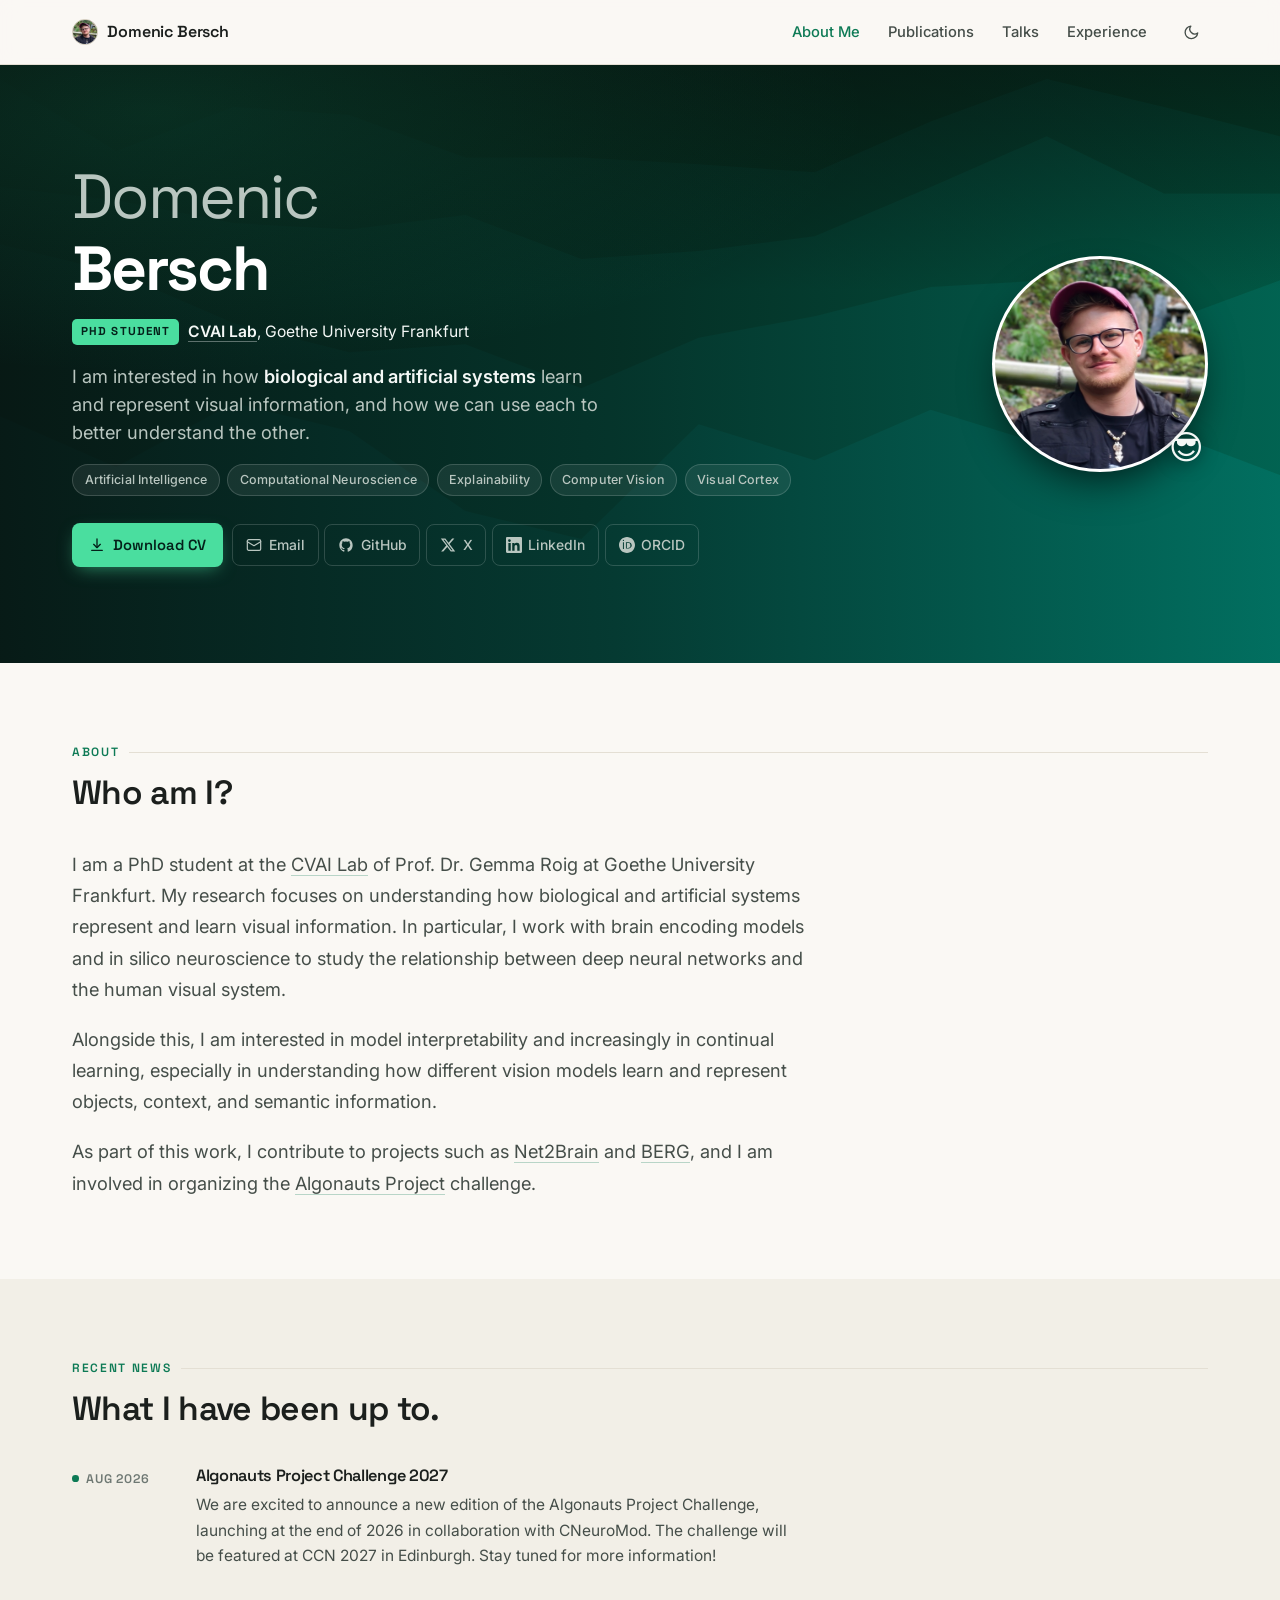
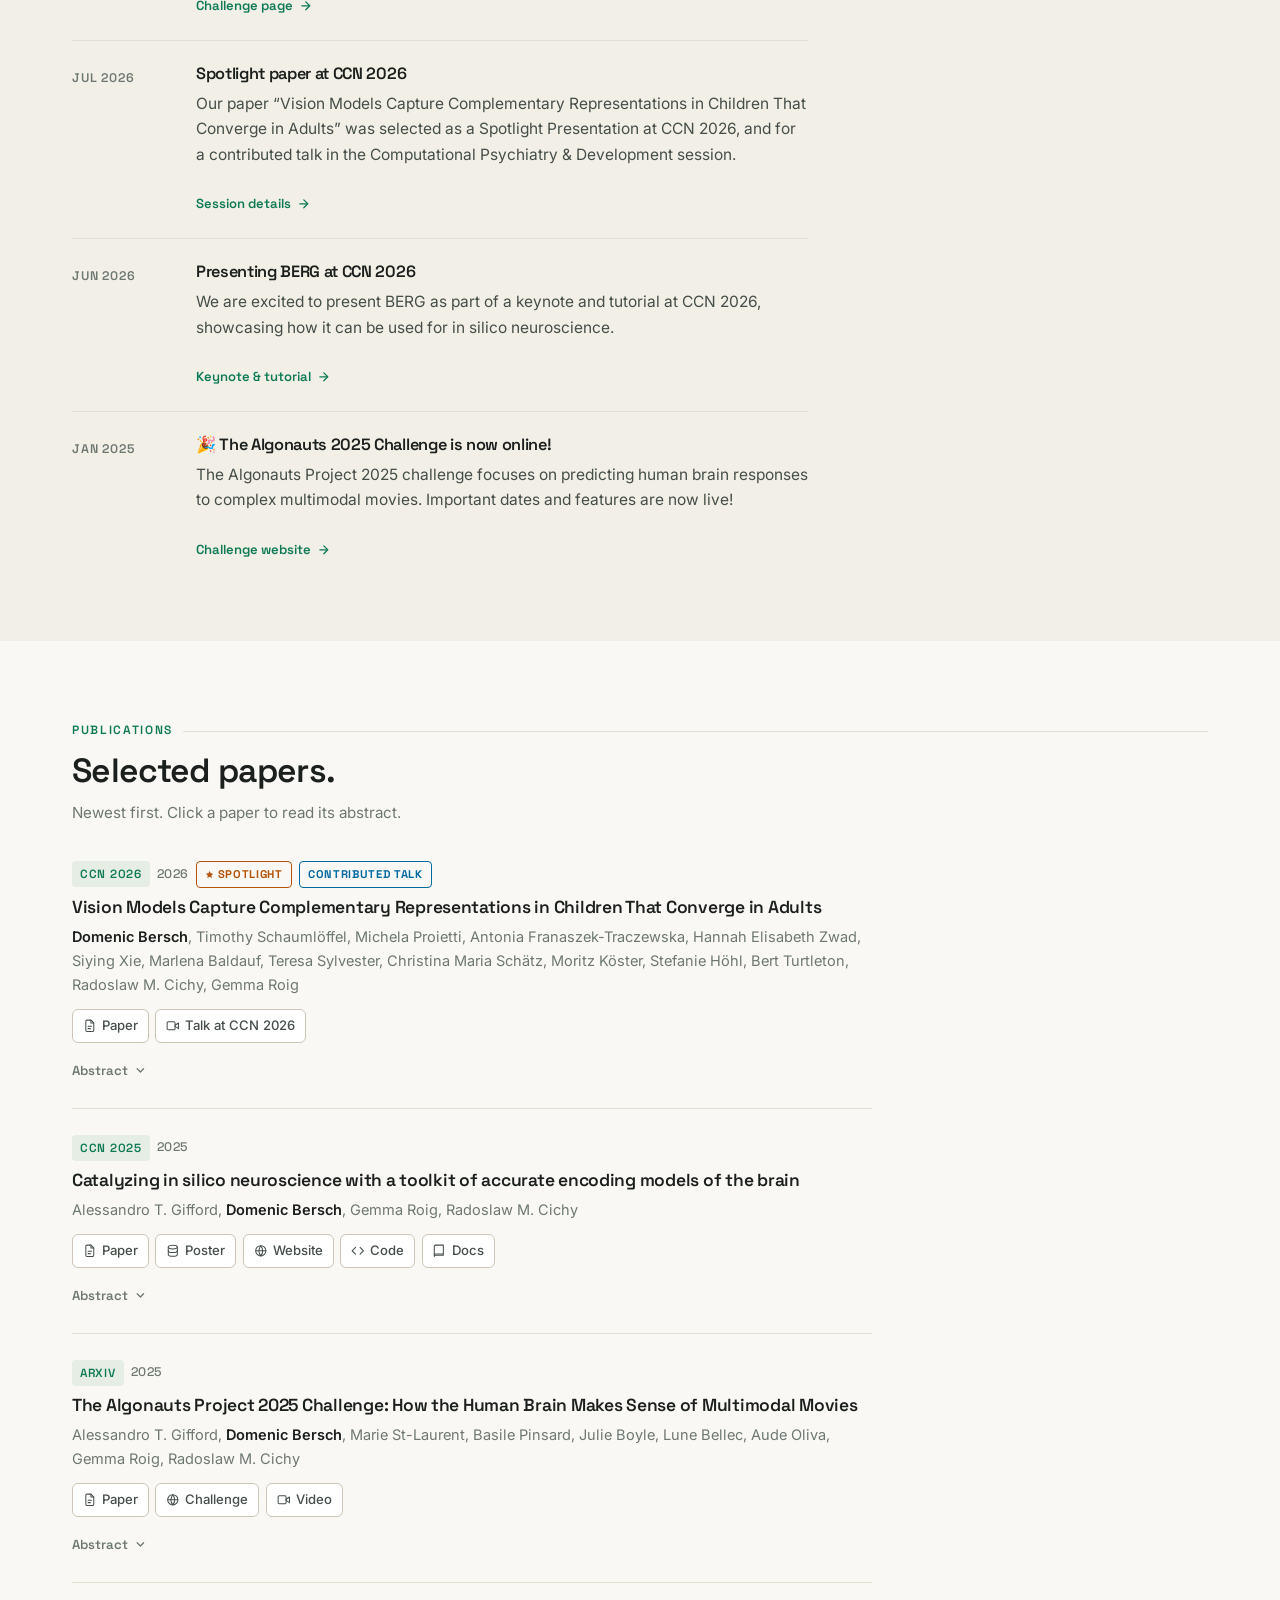
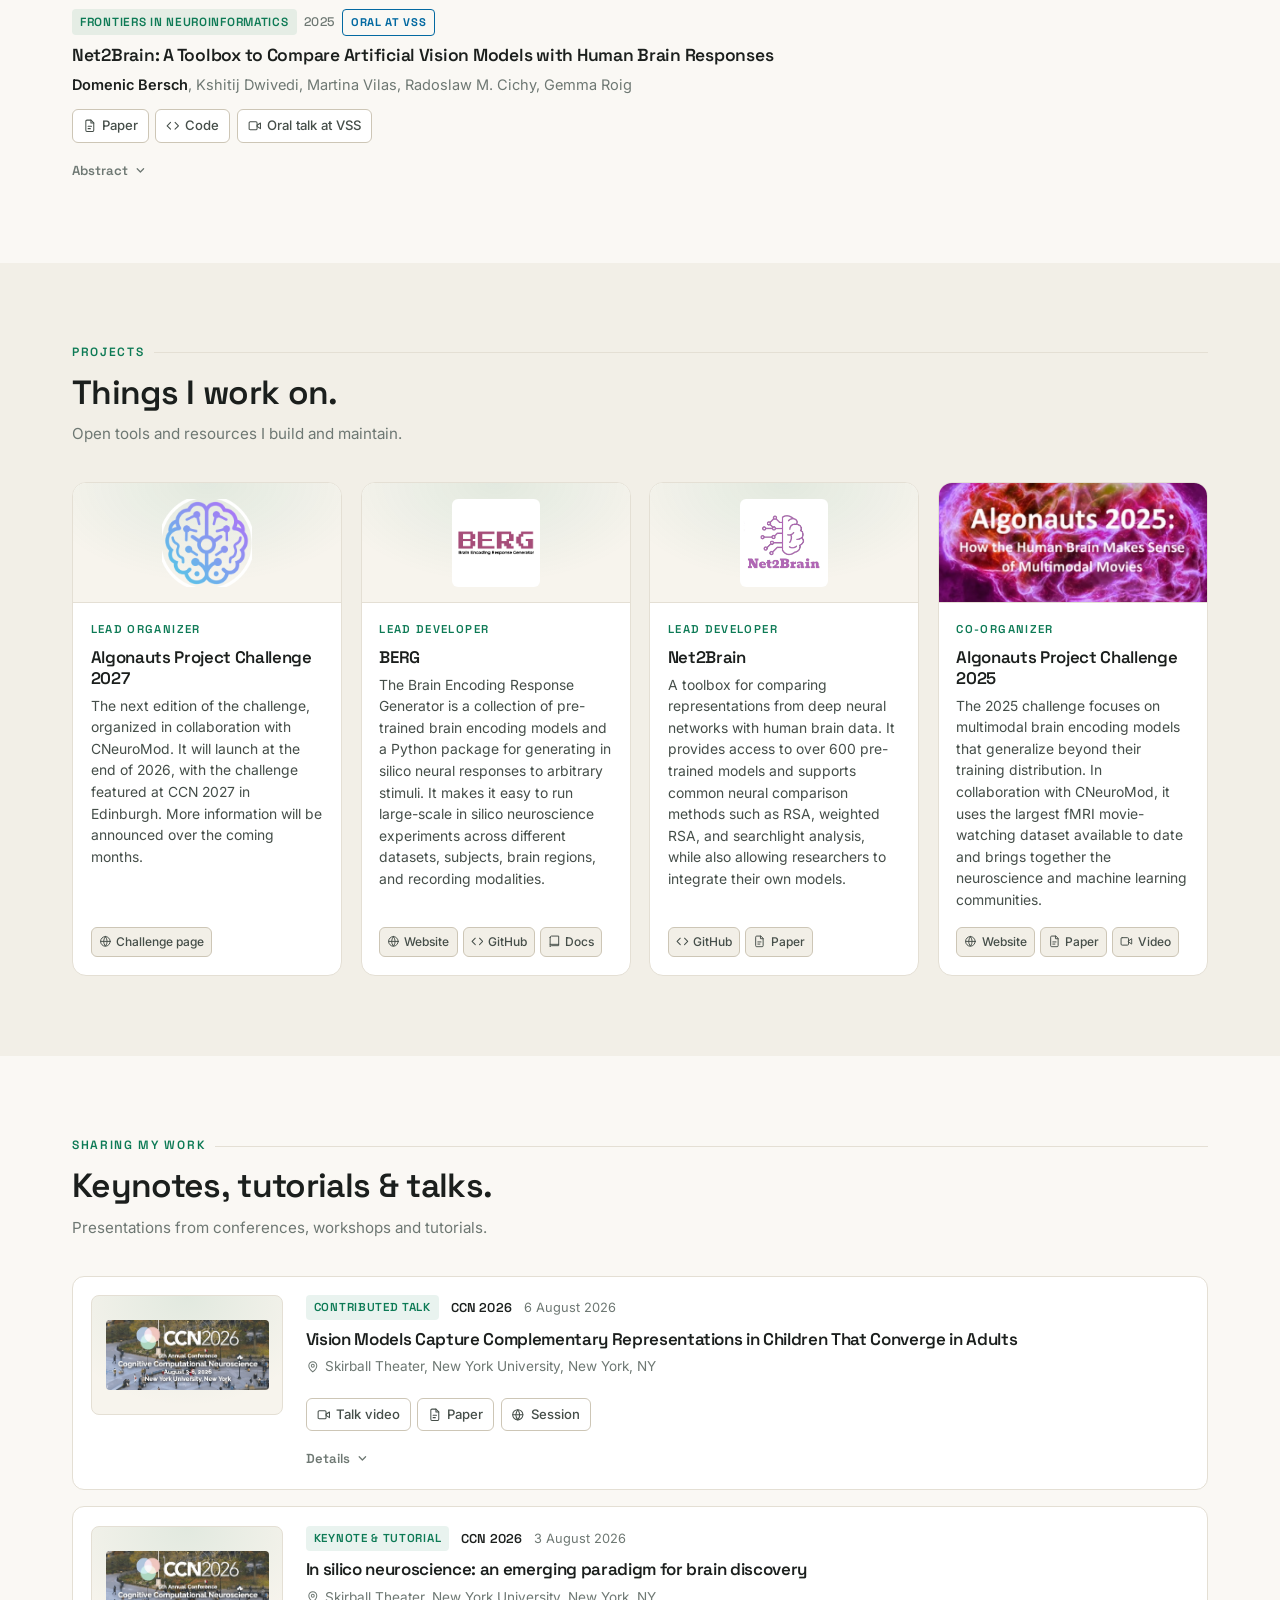
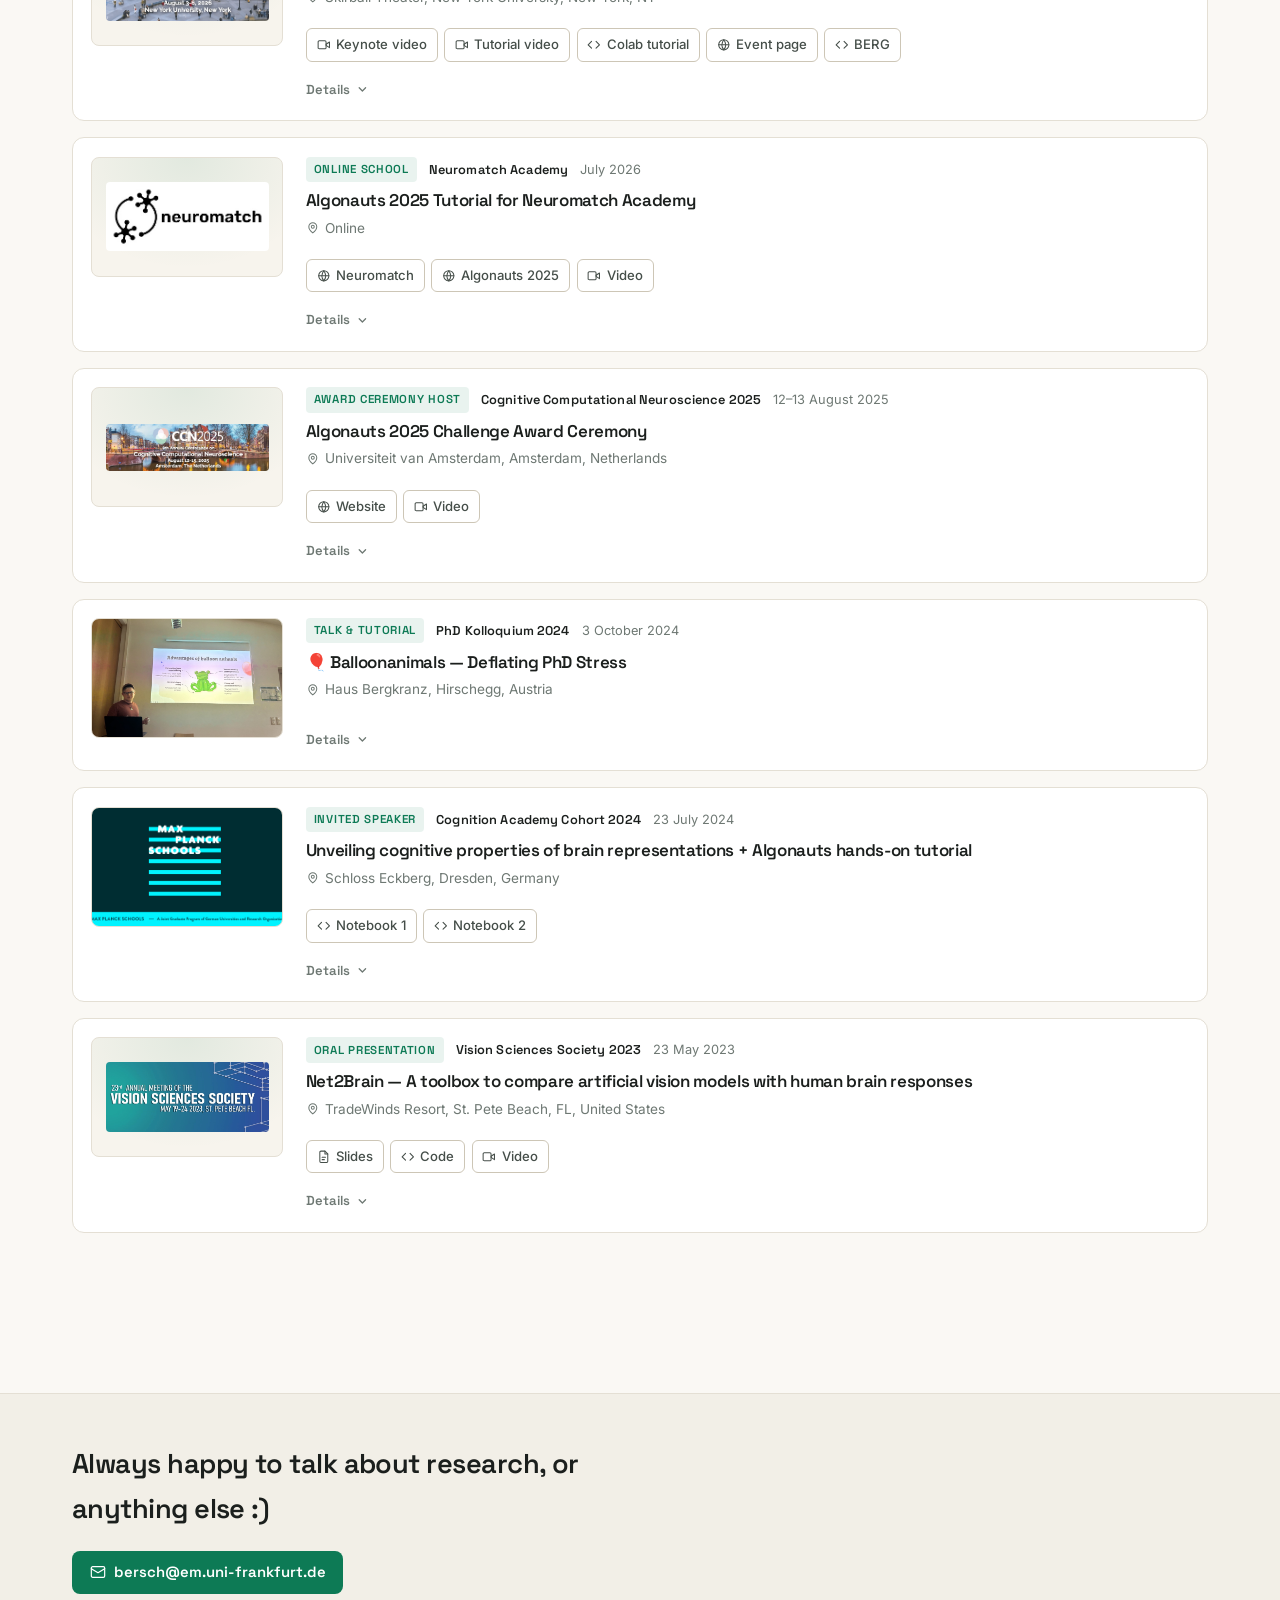
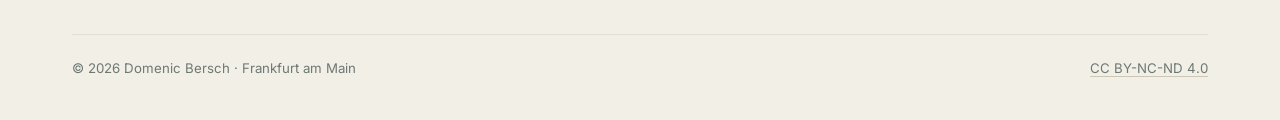
==== commit 3079d762: "Update index.html" ====
--- a/site/index.html
+++ b/site/index.html
@@ -117,7 +117,7 @@
       </ul>
 
       <div class="hero-actions">
-        <a class="btn-cv" href="uploads/resume.pdf">
+        <a class="btn-cv" href="uploads/Bersch_CV.pdf">
           <svg aria-hidden="true"><use href="#i-download"></use></svg>
           Download CV
         </a>
@@ -966,7 +966,7 @@
 <footer class="site-footer">
   <div class="wrap">
     <p class="footer-cta">
-      Always happy to talk about brains, models, and where the two meet.
+      Always happy to talk about research, or anything else :)
     </p>
     <a class="footer-mail" href="mailto:bersch@em.uni-frankfurt.de">
       <svg aria-hidden="true"><use href="#i-mail"></use></svg>
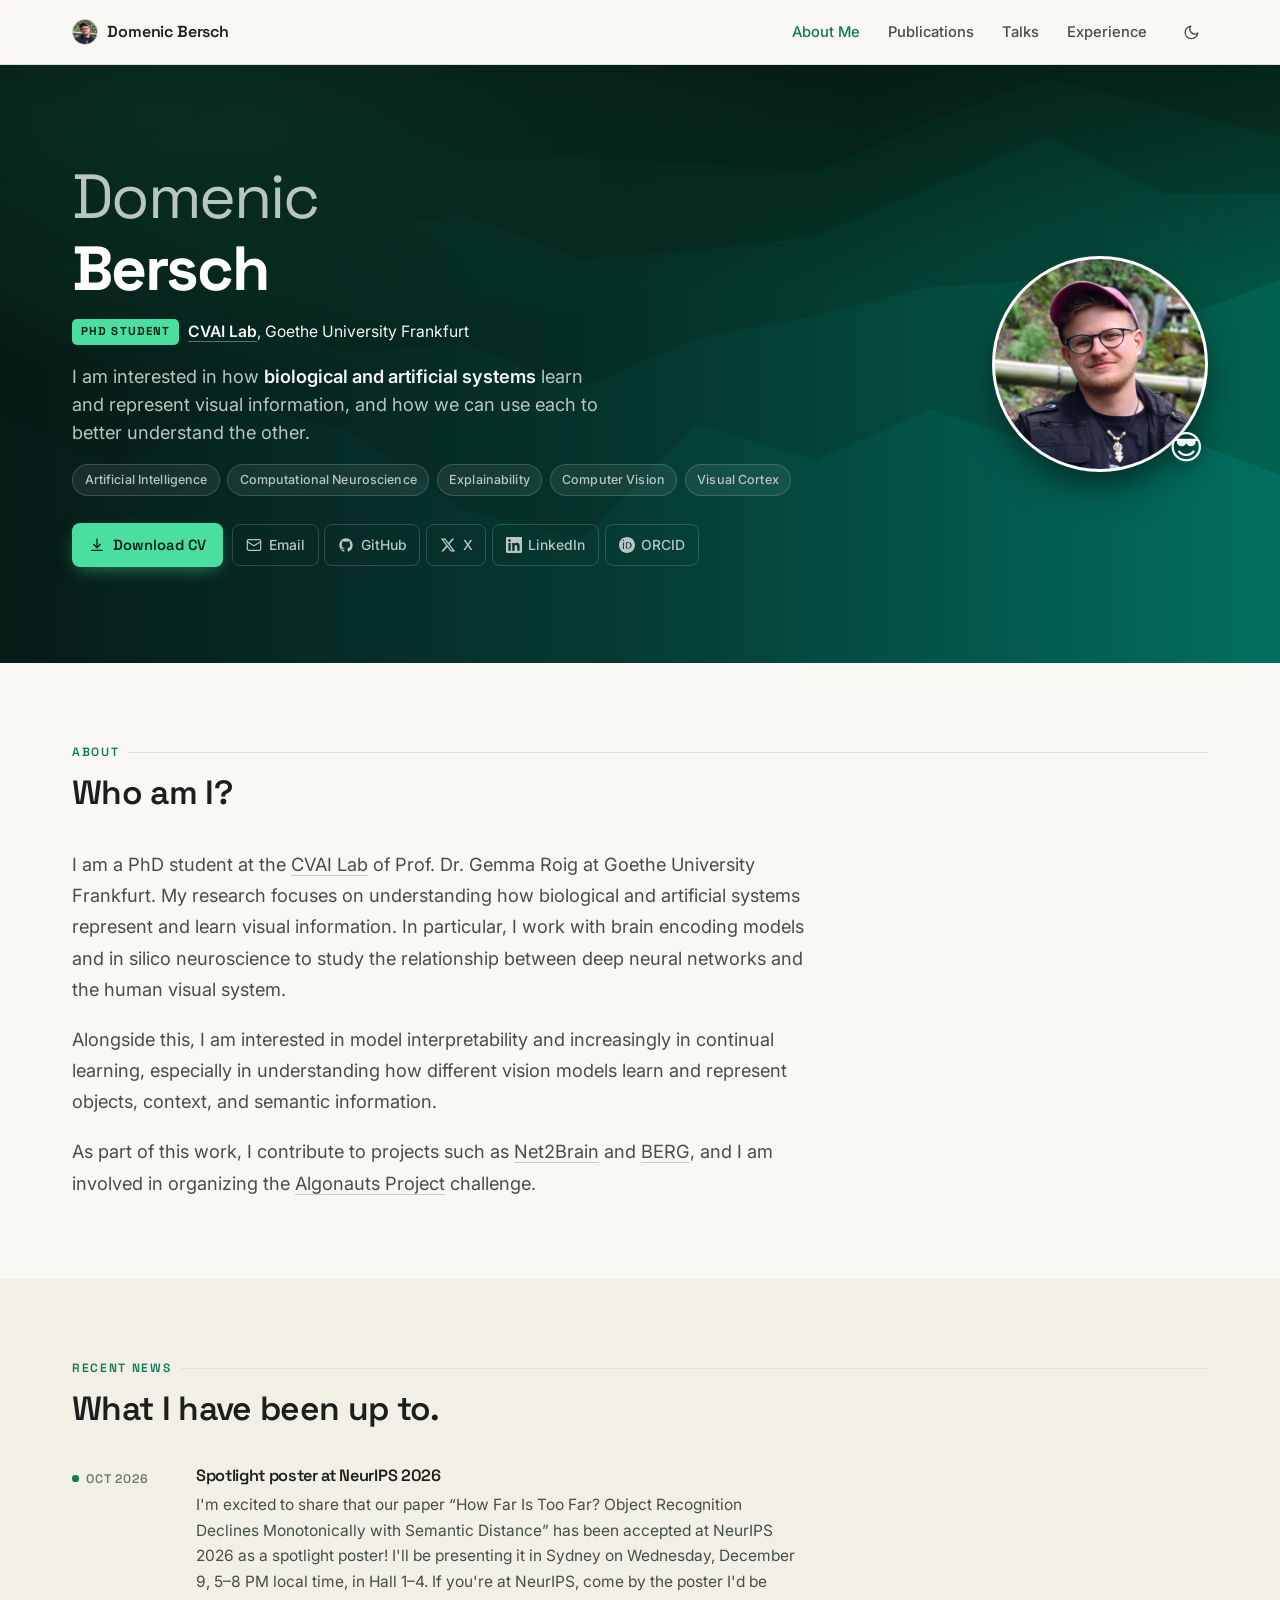
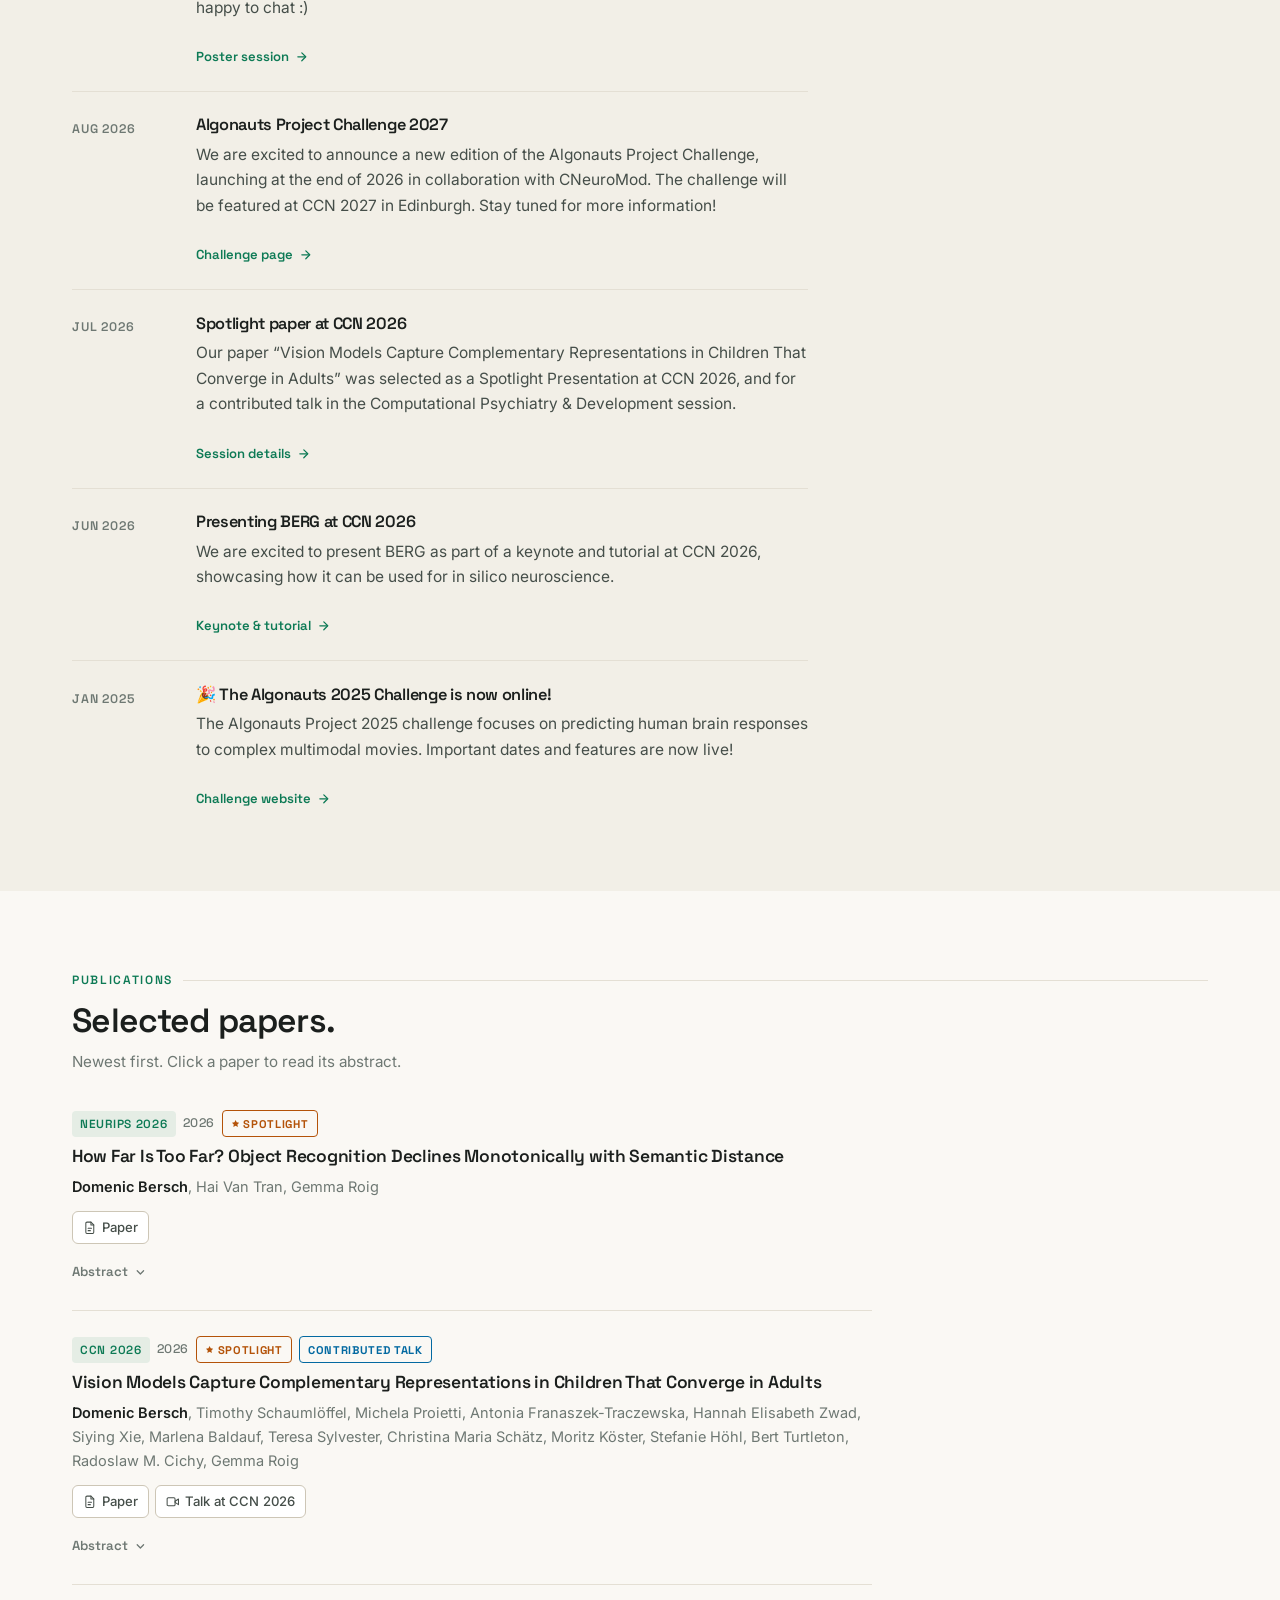
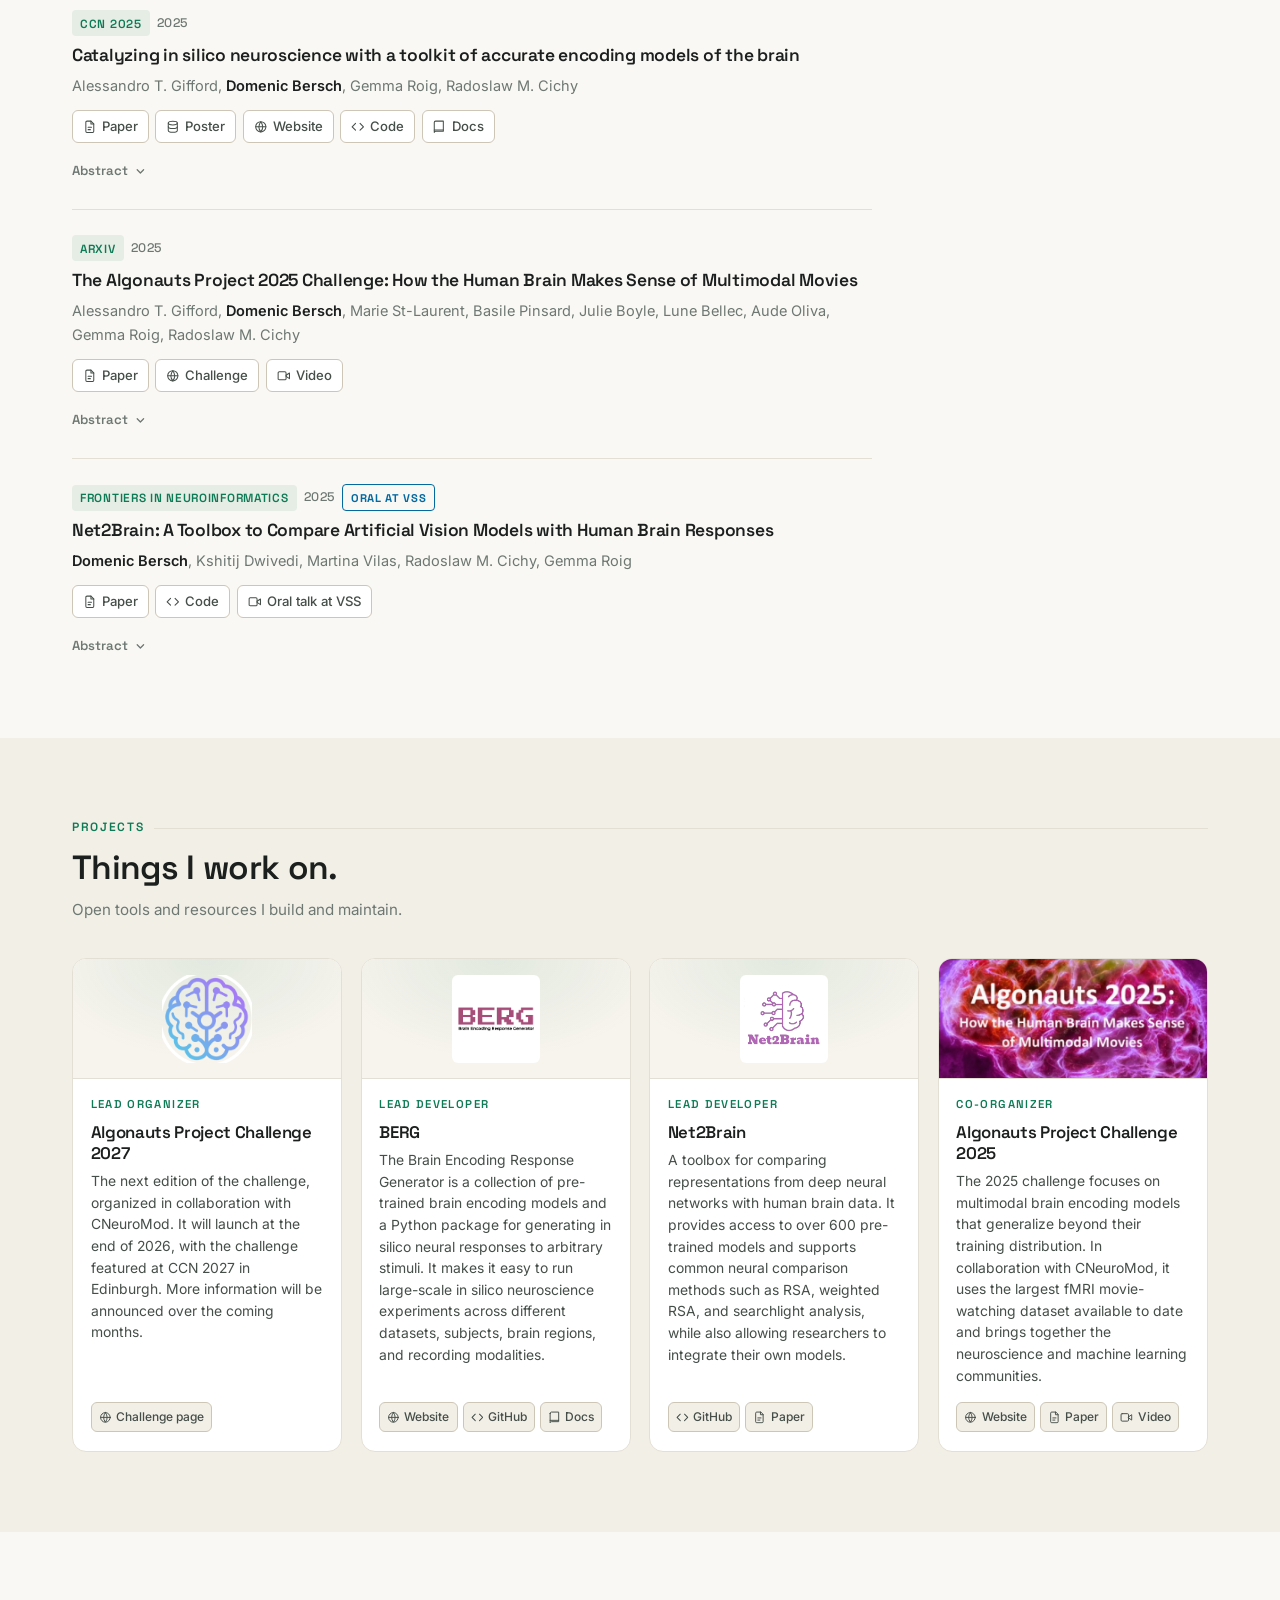
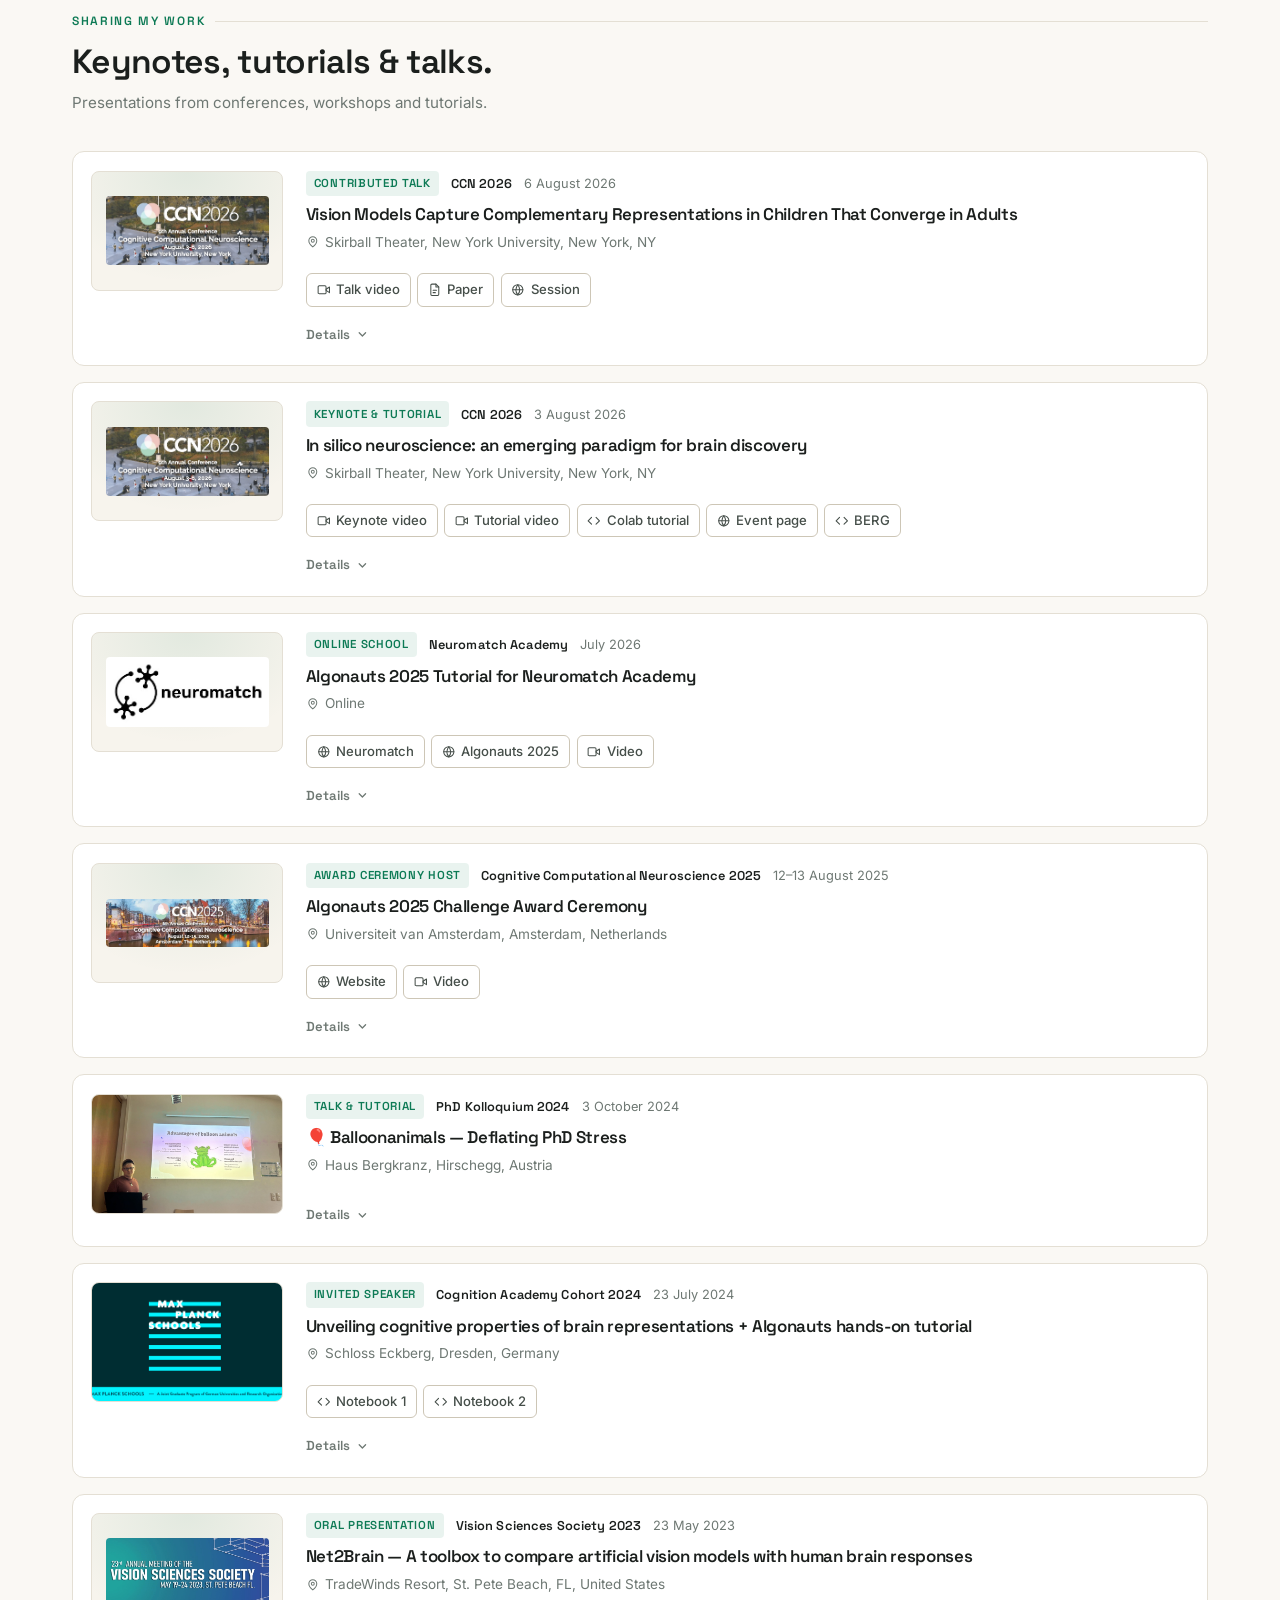
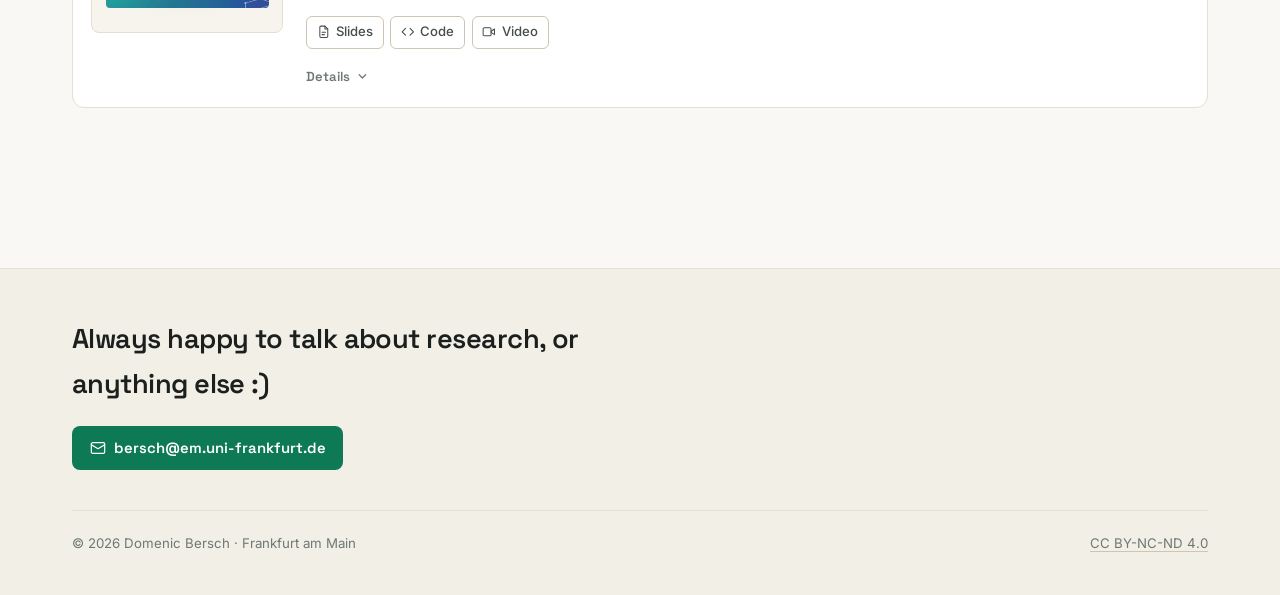
==== commit fc2b72bc: "Update index.html" ====
--- a/site/index.html
+++ b/site/index.html
@@ -97,7 +97,7 @@
       <p class="hero-role">
         <span class="hero-role-badge">PhD Student</span>
         <span>
-          <a href="http://www.cvai.cs.uni-frankfurt.de/" target="_blank" rel="noopener">CVAI Lab</a>,
+          <a href="https://www.cvai.cs.uni-frankfurt.de/index.html" target="_blank" rel="noopener">CVAI Lab</a>,
           Goethe University Frankfurt
         </span>
       </p>
@@ -117,7 +117,7 @@
       </ul>
 
       <div class="hero-actions">
-        <a class="btn-cv" href="uploads/Bersch_CV.pdf">
+        <a class="btn-cv" href="uploads/Bersch_Domenic_CV.pdf">
           <svg aria-hidden="true"><use href="#i-download"></use></svg>
           Download CV
         </a>
@@ -171,7 +171,7 @@
       <div class="about-body">
         <p>
           I am a PhD student at the
-          <a href="https://www.cvai.cs.uni-frankfurt.de/team.html" target="_blank" rel="noopener">CVAI Lab</a>
+          <a href="https://www.cvai.cs.uni-frankfurt.de/index.html" target="_blank" rel="noopener">CVAI Lab</a>
           of Prof. Dr. Gemma Roig at Goethe University Frankfurt. My research focuses on
           understanding how biological and artificial systems represent and learn visual
           information. In particular, I work with brain encoding models and in silico
@@ -185,8 +185,8 @@
         </p>
         <p>
           As part of this work, I contribute to projects such as
-          <a href="#projects">Net2Brain</a> and <a href="#projects">BERG</a>, and I am involved
-          in organizing the <a href="#projects">Algonauts Project</a> challenge.
+          <a href="https://github.com/cvai-roig-lab/Net2Brain">Net2Brain</a> and <a href="https://github.com/gifale95/BERG">BERG</a>, and I am involved
+          in organizing the <a href="https://algonautsproject.com/2027/index.html">Algonauts Project</a> challenge.
         </p>
       </div>
     </div>
@@ -225,6 +225,21 @@
     <div class="news-list">
 
       <article class="news-item is-latest">
+        <div class="news-date">Oct 2026</div>
+        <div class="news-body">
+          <h3 class="news-title">Spotlight poster at NeurIPS 2026</h3>
+          <p>
+            I'm excited to share that our paper “How Far Is Too Far? Object Recognition Declines Monotonically with Semantic Distance” has been accepted at NeurIPS 2026
+            as a spotlight poster! I'll be presenting it in Sydney on Wednesday, December 9,
+            5–8 PM local time, in Hall 1–4. If you're at NeurIPS, come by the poster I'd be happy to chat :)
+          </p>
+          <a class="news-link" href="https://neurips.cc/virtual/2026/loc/sydney/poster/148472" target="_blank" rel="noopener">
+            Poster session <svg aria-hidden="true"><use href="#i-arrow"></use></svg>
+          </a>
+        </div>
+      </article>
+
+      <article class="news-item">
         <div class="news-date">Aug 2026</div>
         <div class="news-body">
           <h3 class="news-title">Algonauts Project Challenge 2027</h3>
@@ -318,6 +333,48 @@
       <!-- ---------------------------------------------------------------- -->
       <article class="pub">
         <div class="pub-meta">
+          <span class="venue">NeurIPS 2026</span>
+          <span class="year">2026</span>
+          <span class="badge badge-highlight"><svg aria-hidden="true"><use href="#i-star"></use></svg>Spotlight</span>
+        </div>
+
+        <h3 class="pub-title">
+          <a href="https://neurips.cc/virtual/2026/loc/sydney/poster/148472" target="_blank" rel="noopener">How Far Is Too Far? Object Recognition Declines Monotonically with Semantic Distance</a>
+        </h3>
+
+        <p class="pub-authors">
+          <span class="me">Domenic Bersch</span>, Hai Van Tran, Gemma Roig
+        </p>
+
+        <div class="pill-row">
+          <a class="pill" href="https://neurips.cc/virtual/2026/loc/sydney/poster/148472" target="_blank" rel="noopener">
+            <svg aria-hidden="true"><use href="#i-paper"></use></svg> Paper
+          </a>
+        </div>
+
+        <details class="disclose">
+          <summary>Abstract <svg class="chev" aria-hidden="true"><use href="#i-chevron"></use></svg></summary>
+          <div class="disclose-body">
+            Vision models are sensitive to object–background context, yet it remains unclear how
+            recognition changes as the semantic distance between objects and backgrounds increases.
+            We introduce ImageNet-OOC1k, a benchmark enabling continuous control of object–background
+            relationships via a consensus semantic dissimilarity axis. This formulation reveals a
+            highly consistent monotonic decline in recognition accuracy across 35 models spanning
+            convolutional neural networks, Vision Transformers, and vision–language models. Internal
+            analyses of Vision Transformers reveal aggregation failure, where object evidence is
+            present at the patch level but not consolidated into the final prediction. Leveraging
+            this characterization, a simple spatial re-ranking strategy recovers a subset of these
+            errors and improves accuracy by up to 5.4 percentage points. These results establish
+            context sensitivity as a continuous and predictable property of modern vision systems,
+            with Vision Transformer analyses showing that failures can arise from limitations in
+            aggregating competing signals rather than from missing object representations.
+          </div>
+        </details>
+      </article>
+
+      <!-- ---------------------------------------------------------------- -->
+      <article class="pub">
+        <div class="pub-meta">
           <span class="venue">CCN 2026</span>
           <span class="year">2026</span>
           <span class="badge badge-highlight"><svg aria-hidden="true"><use href="#i-star"></use></svg>Spotlight</span>
